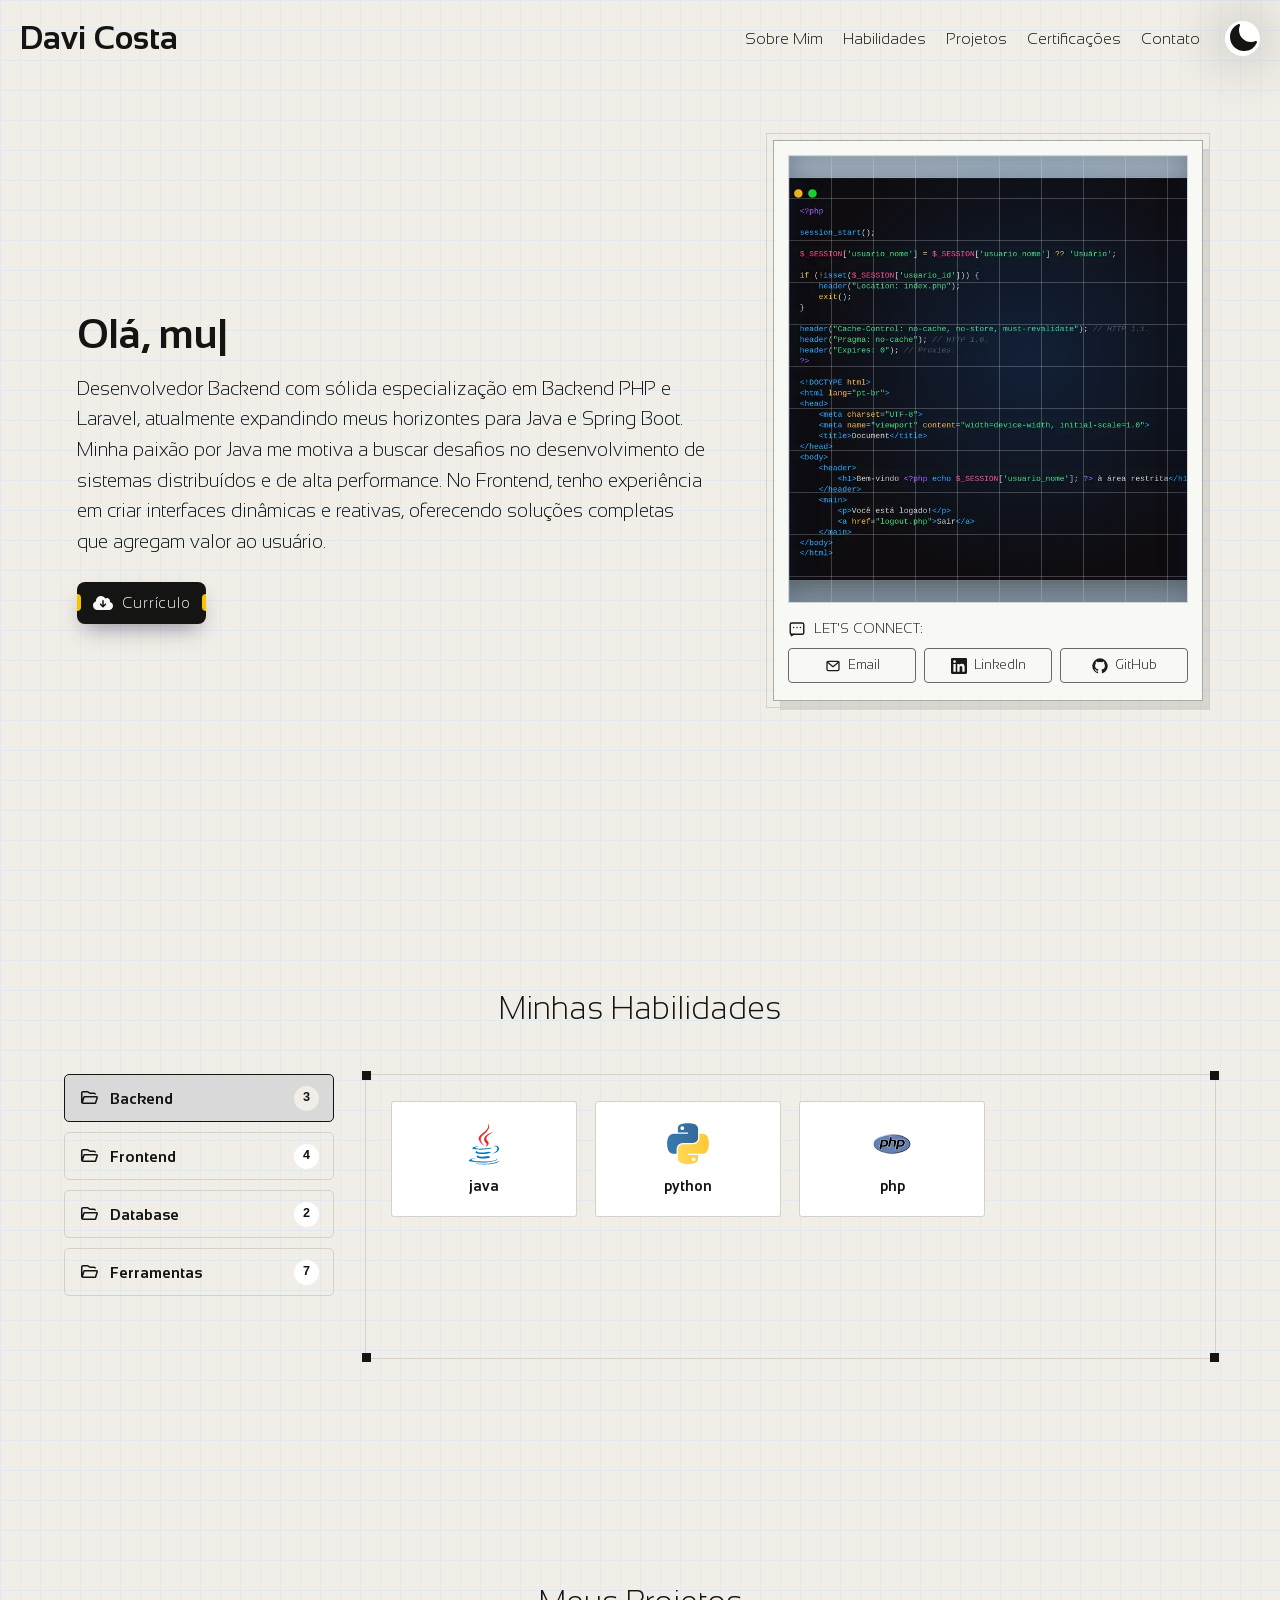
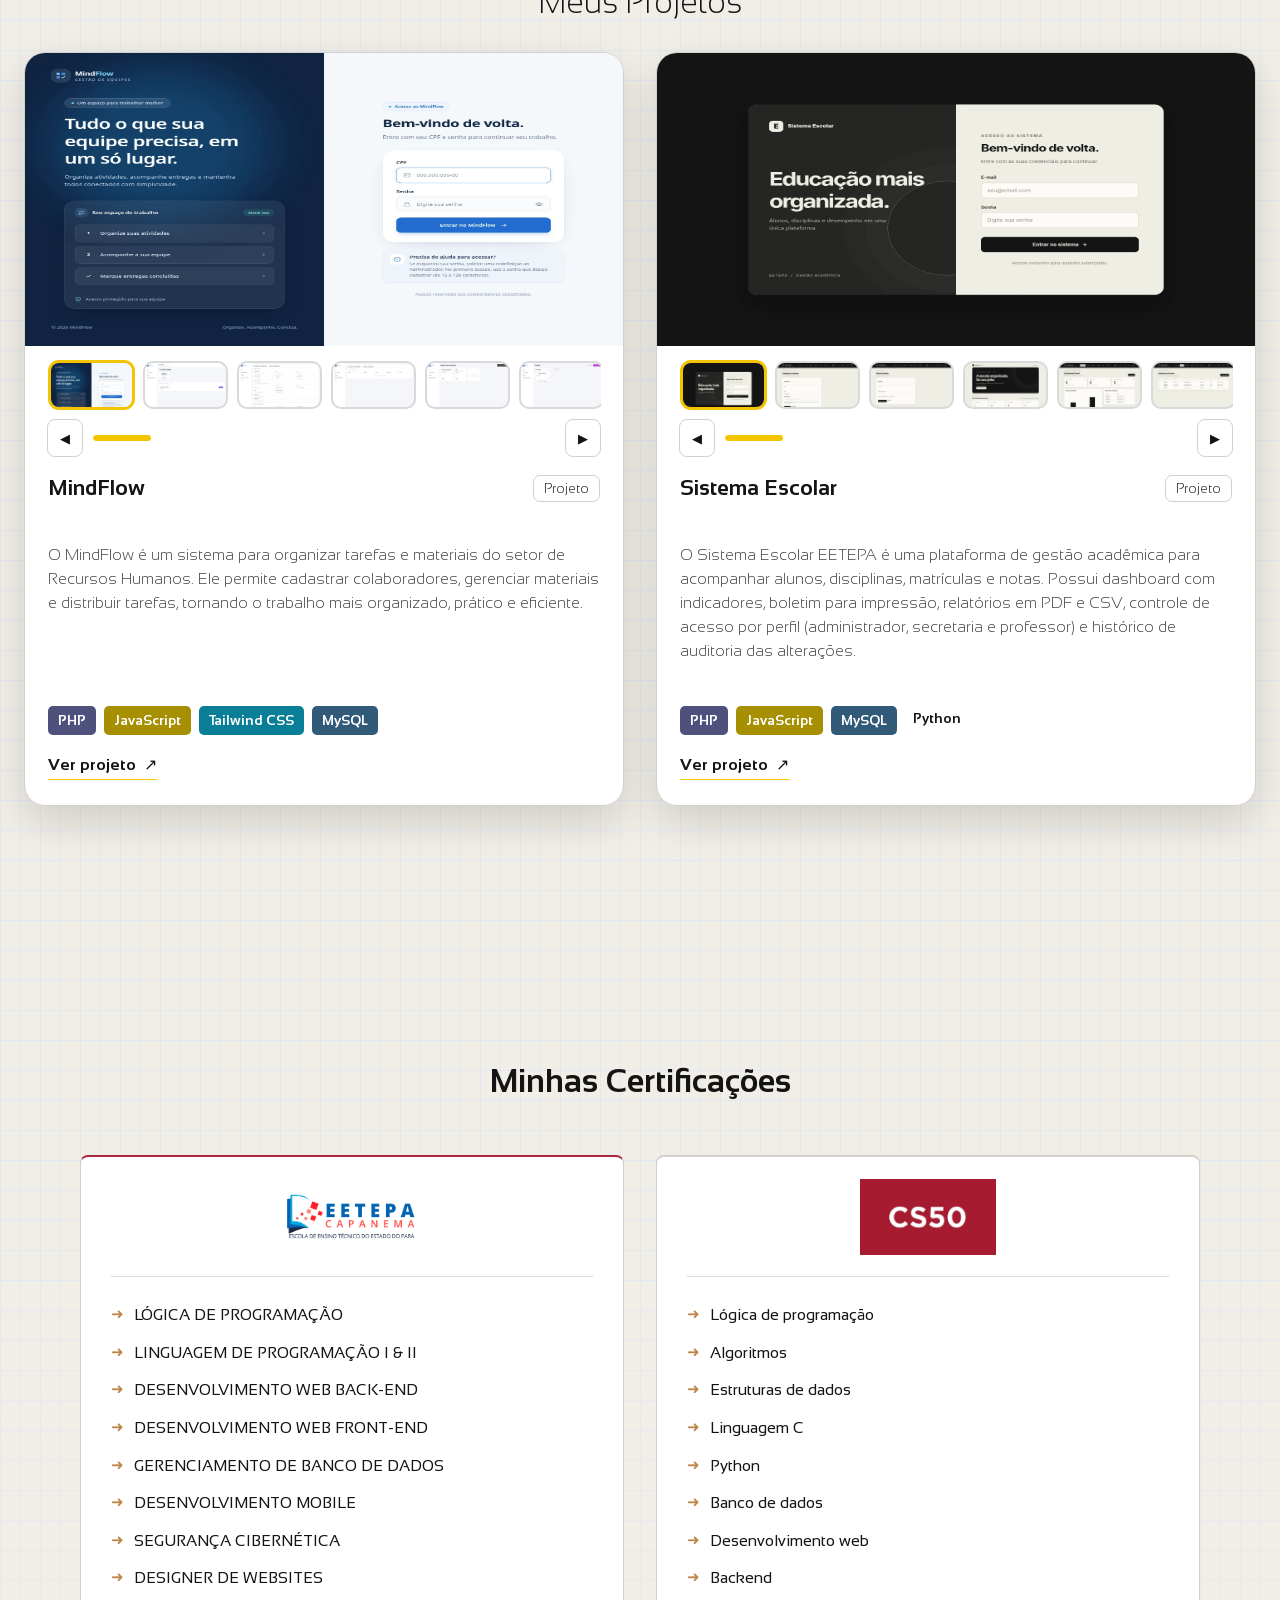
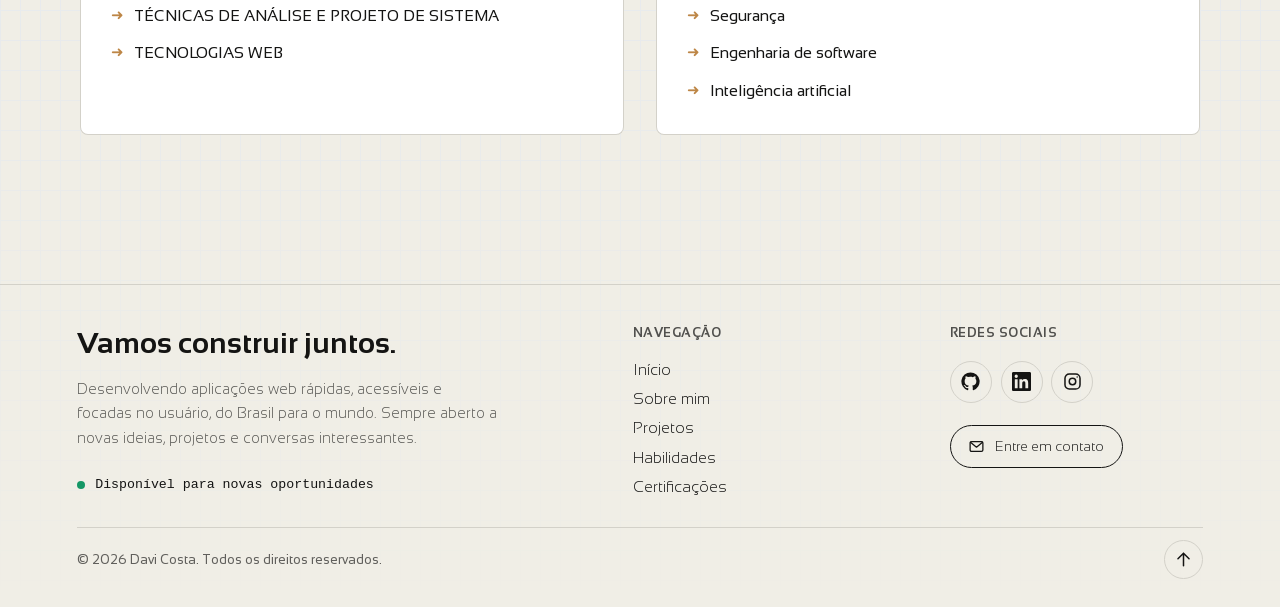
==== index.html @ ae0b78d1 "portfolio final" ====
<!DOCTYPE html>
<html lang="pt-BR">
<head>
  <meta charset="UTF-8" />
  <meta name="viewport" content="width=device-width, initial-scale=1.0, viewport-fit=cover" />
  <title>Davi Costa | Desenvolvedor Backend Júnior · Portfólio</title>
  <meta name="description" content="Portfólio de Davi Costa, desenvolvedor backend júnior. Projetos em PHP, JavaScript e MySQL com demonstrações interativas, como o MindFlow e o Sistema Escolar EETEPA." />
  <meta name="author" content="Davi Costa" />
  <meta name="theme-color" content="#141413" />
  <meta property="og:type" content="website" />
  <meta property="og:locale" content="pt_BR" />
  <meta property="og:title" content="Davi Costa | Desenvolvedor Backend Júnior" />
  <meta property="og:description" content="Projetos em PHP, JavaScript e MySQL com demonstrações interativas." />
  <!-- Para a pré-visualização em redes sociais, adicione og:image com a URL absoluta de uma imagem do site publicado. -->
  <meta name="twitter:card" content="summary" />
  <link rel="icon" href="data:image/svg+xml,%3Csvg xmlns='http://www.w3.org/2000/svg' viewBox='0 0 64 64'%3E%3Crect width='64' height='64' rx='14' fill='%23141413'/%3E%3Ctext x='32' y='43' font-family='Arial,sans-serif' font-size='30' font-weight='700' text-anchor='middle' fill='%23f2c200'%3EDC%3C/text%3E%3C/svg%3E" />
  <link rel="preconnect" href="https://fonts.googleapis.com" />
  <link rel="preconnect" href="https://fonts.gstatic.com" crossorigin />
  <link rel="preload" as="image" href="img/code.webp" type="image/webp" fetchpriority="high" />
  <!-- A fonte carrega sem bloquear a primeira pintura (a página aparece já com a fonte reserva). -->
  <link rel="stylesheet" href="https://fonts.googleapis.com/css2?family=Sansation:wght@300;400;700&display=swap" media="print" onload="this.media='all'" />
  <noscript><link rel="stylesheet" href="https://fonts.googleapis.com/css2?family=Sansation:wght@300;400;700&display=swap" /></noscript>
  <link rel="stylesheet" href="style.css" />
  <script>
    // Define o tema antes da primeira pintura, evitando qualquer flash de cor.
    (() => {
      let temaSalvo = null;
      try {
        temaSalvo = localStorage.getItem("theme");
      } catch (_) {
        // O site continua funcionando caso o armazenamento seja bloqueado.
      }

      const sistemaClaro = window.matchMedia("(prefers-color-scheme: light)").matches;
      const temaInicial = ["light", "dark"].includes(temaSalvo)
        ? temaSalvo
        : (sistemaClaro ? "light" : "dark");

      document.documentElement.dataset.theme = temaInicial;
      document.documentElement.style.colorScheme = temaInicial;
    })();
  </script>
</head>

<body>
  <!-- ==================== HEADER ==================== -->
  <header class="portfolio-header">
    <a class="logo" href="#sobre" aria-label="Davi Costa, voltar ao início">Davi Costa</a>

    <div class="menu">
      <nav class="menu_links" id="menuNavegacao" aria-label="Navegação principal">
        <a href="#sobre">Sobre Mim</a>
        <a href="#habilidades">Habilidades</a>
        <a href="#projetos">Projetos</a>
        <a href="#certificacoes">Certificações</a>
        <a href="#contato">Contato</a>
      </nav>

      <!-- Alternância de tema: lua no modo claro, sol no modo escuro. -->
      <div class="container tema-container">
        <label for="switch" class="toggle">
          <input type="checkbox" class="input" id="switch" aria-label="Ativar tema escuro" />

          <div class="icon icon--moon">
            <svg xmlns="http://www.w3.org/2000/svg" viewBox="0 0 24 24" fill="currentColor" width="32" height="32">
              <path fill-rule="evenodd"
                d="M9.528 1.718a.75.75 0 01.162.819A8.97 8.97 0 009 6a9 9 0 009 9 8.97 8.97 0 003.463-.69.75.75 0 01.981.98 10.503 10.503 0 01-9.694 6.46c-5.799 0-10.5-4.701-10.5-10.5 0-4.368 2.667-8.112 6.46-9.694a.75.75 0 01.818.162z"
                clip-rule="evenodd"></path>
            </svg>
          </div>

          <div class="icon icon--sun">
            <svg xmlns="http://www.w3.org/2000/svg" viewBox="0 0 24 24" fill="currentColor" width="32" height="32">
              <path
                d="M12 2.25a.75.75 0 01.75.75v2.25a.75.75 0 01-1.5 0V3a.75.75 0 01.75-.75zM7.5 12a4.5 4.5 0 119 0 4.5 4.5 0 01-9 0zM18.894 6.166a.75.75 0 00-1.06-1.06l-1.591 1.59a.75.75 0 101.06 1.061l1.591-1.59zM21.75 12a.75.75 0 01-.75.75h-2.25a.75.75 0 010-1.5H21a.75.75 0 01.75.75zM17.834 18.894a.75.75 0 001.06-1.06l-1.59-1.591a.75.75 0 10-1.061 1.06l1.59 1.591zM12 18a.75.75 0 01.75.75V21a.75.75 0 01-1.5 0v-2.25A.75.75 0 0112 18zM7.758 17.303a.75.75 0 00-1.061-1.06l-1.591 1.59a.75.75 0 001.06 1.061l1.591-1.59zM6 12a.75.75 0 01-.75.75H3a.75.75 0 010-1.5h2.25A.75.75 0 016 12zM6.697 7.757a.75.75 0 001.06-1.06l-1.59-1.591a.75.75 0 00-1.061 1.06l1.59 1.591z">
              </path>
            </svg>
          </div>
        </label>
      </div>
      <button class="menu-toggle" type="button" aria-label="Abrir menu" aria-controls="menuNavegacao" aria-expanded="false">
        <span class="menu-toggle-linhas" aria-hidden="true"><span></span><span></span><span></span></span>
      </button>
    </div>
  </header>

  <!-- ==================== MAIN ==================== -->
  <main>
    <!-- ---------- SOBRE ---------- -->
    <section class="container" id="sobre">
      <div class="sobre">
        <h1 id="titulo" aria-label="Olá, eu sou o Davi Costa Desenvolvedor Backend">
          <span class="titulo-linha" id="titulo-linha-1"></span>
          <span class="titulo-linha" id="titulo-linha-2"></span>
          <span class="titulo-linha" id="titulo-linha-3"></span>
        </h1>

        <p>
          
          Desenvolvedor Backend com sólida especialização em Backend PHP e
          Laravel, atualmente expandindo meus horizontes para Java e Spring
          Boot. Minha paixão por Java me motiva a buscar desafios no
          desenvolvimento de sistemas distribuídos e de alta performance. No
          Frontend, tenho experiência em criar interfaces dinâmicas e
          reativas, oferecendo soluções completas que agregam valor ao
          usuário.
        </p>
          <button id="abrirCurriculo" class="Download-button" type="button" aria-haspopup="dialog" aria-controls="modalCurriculo">
            <svg xmlns="http://www.w3.org/2000/svg" height="16" width="20" viewBox="0 0 640 512" aria-hidden="true"><path fill="currentColor" d="M144 480C64.5 480 0 415.5 0 336c0-62.8 40.2-116.2 96.2-135.9c-.1-2.7-.2-5.4-.2-8.1c0-88.4 71.6-160 160-160c59.3 0 111 32.2 138.7 80.2C409.9 102 428.3 96 448 96c53 0 96 43 96 96c0 12.2-2.3 23.8-6.4 34.6C596 238.4 640 290.1 640 352c0 70.7-57.3 128-128 128H144zm79-167l80 80c9.4 9.4 24.6 9.4 33.9 0l80-80c9.4-9.4 9.4-24.6 0-33.9s-24.6-9.4-33.9 0l-39 39V184c0-13.3-10.7-24-24-24s-24 10.7-24 24V318.1l-39-39c-9.4-9.4-24.6-9.4-33.9 0s-9.4 24.6 0 33.9z"/></svg>
            <span>Currículo</span>
          </button>
      </div>

      <div class="imagem-tech-card" aria-label="Foto e canais de contato">
        <div class="imagem-tech-inner">
          <div class="imagem-preview">
            <img src="img/code.webp" width="860" height="797" alt="Imagem de apresentação do portfólio de Davi Costa" fetchpriority="high" decoding="async" />
          </div>

          <div class="imagem-footer">
            <div class="imagem-connect-label">
              <svg viewBox="0 0 24 24" fill="none" stroke="currentColor" stroke-width="1.9" stroke-linecap="round" stroke-linejoin="round" aria-hidden="true"><rect x="3" y="4" width="18" height="15" rx="2"/><path d="M8 19l-3.5 2v-2M7.5 10h.01M12 10h.01M16.5 10h.01"/></svg>
              <span>LET'S CONNECT:</span>
            </div>
            <div class="imagem-links">
              <a href="mailto:davict2007@gmail.com" class="imagem-link abrir-contato" aria-label="Enviar e-mail">
                <svg viewBox="0 0 24 24" fill="none" stroke="currentColor" stroke-width="1.9" stroke-linecap="round" stroke-linejoin="round" aria-hidden="true"><rect x="3" y="5" width="18" height="14" rx="2"/><path d="m3.5 6 8.5 7 8.5-7"/></svg>
                <span>Email</span>
              </a>
              <a href="https://www.linkedin.com/in/daavicosta/" target="_blank" rel="noopener noreferrer" class="imagem-link" aria-label="LinkedIn">
                <svg viewBox="0 0 24 24" fill="currentColor" aria-hidden="true"><path d="M20.45 20.45h-3.55v-5.57c0-1.33-.03-3.04-1.85-3.04-1.85 0-2.14 1.45-2.14 2.94v5.67H9.35V9h3.41v1.56h.05a3.75 3.75 0 0 1 3.37-1.85c3.6 0 4.27 2.37 4.27 5.45v6.29ZM5.34 7.43a2.06 2.06 0 1 1 0-4.12 2.06 2.06 0 0 1 0 4.12Zm1.78 13.02H3.56V9h3.56v11.45ZM22.23 0H1.77C.79 0 0 .77 0 1.73v20.54C0 23.23.79 24 1.77 24h20.45c.98 0 1.78-.77 1.78-1.73V1.73C24 .77 23.2 0 22.23 0Z"/></svg>
                <span>LinkedIn</span>
              </a>
              <a href="https://github.com/FXLevi" target="_blank" rel="noopener noreferrer" class="imagem-link" aria-label="GitHub">
                <svg viewBox="0 0 24 24" fill="currentColor" aria-hidden="true"><path d="M12 .5a11.5 11.5 0 0 0-3.64 22.41c.58.11.79-.25.79-.56v-2.03c-3.22.7-3.9-1.37-3.9-1.37-.53-1.34-1.29-1.7-1.29-1.7-1.05-.72.08-.71.08-.71 1.16.08 1.77 1.19 1.77 1.19 1.03 1.77 2.71 1.25 3.37.96.11-.75.4-1.25.73-1.54-2.58-.29-5.29-1.29-5.29-5.73 0-1.27.45-2.3 1.19-3.11-.12-.29-.52-1.47.11-3.07 0 0 .97-.31 3.19 1.18A11.1 11.1 0 0 1 12 6.1c.98 0 1.97.13 2.9.39 2.21-1.49 3.18-1.18 3.18-1.18.63 1.6.23 2.78.11 3.07.74.81 1.19 1.84 1.19 3.11 0 4.45-2.72 5.43-5.31 5.72.41.36.79 1.06.79 2.14v3c0 .31.2.68.8.56A11.5 11.5 0 0 0 12 .5Z"/></svg>
                <span>GitHub</span>
              </a>
            </div>
          </div>
        </div>
      </div>
    </section>

    <!-- ---------- HABILIDADES ---------- -->
    <section class="habilidades" id="habilidades">
      <h2>Minhas Habilidades</h2>

      <div class="conteudo-habilidades">
        <div class="categorias" role="tablist" aria-label="Categorias de habilidades">
          <button class="categoria ativa" role="tab" data-categoria="backend" aria-selected="true">
            <svg class="icone-pasta" xmlns="http://www.w3.org/2000/svg" viewBox="0 0 640 640" aria-hidden="true" focusable="false"><path fill="currentColor" d="M129.5 464L179.5 304L558.9 304L508.9 464L129.5 464zM320.2 512L509 512C530 512 548.6 498.4 554.8 478.3L604.8 318.3C614.5 287.4 591.4 256 559 256L179.6 256C158.6 256 140 269.6 133.8 289.7L112.2 358.4L112.2 160C112.2 151.2 119.4 144 128.2 144L266.9 144C270.4 144 273.7 145.1 276.5 147.2L314.9 176C328.7 186.4 345.6 192 362.9 192L480.2 192C489 192 496.2 199.2 496.2 208L544.2 208C544.2 172.7 515.5 144 480.2 144L362.9 144C356 144 349.2 141.8 343.7 137.6L305.3 108.8C294.2 100.5 280.8 96 266.9 96L128.2 96C92.9 96 64.2 124.7 64.2 160L64.2 448C64.2 483.3 92.9 512 128.2 512L320.2 512z"/></svg>
            <span>Backend</span>
            <span class="contador"></span>
          </button>

          <button class="categoria" role="tab" data-categoria="frontend" aria-selected="false">
            <svg class="icone-pasta" xmlns="http://www.w3.org/2000/svg" viewBox="0 0 640 640" aria-hidden="true" focusable="false"><path fill="currentColor" d="M129.5 464L179.5 304L558.9 304L508.9 464L129.5 464zM320.2 512L509 512C530 512 548.6 498.4 554.8 478.3L604.8 318.3C614.5 287.4 591.4 256 559 256L179.6 256C158.6 256 140 269.6 133.8 289.7L112.2 358.4L112.2 160C112.2 151.2 119.4 144 128.2 144L266.9 144C270.4 144 273.7 145.1 276.5 147.2L314.9 176C328.7 186.4 345.6 192 362.9 192L480.2 192C489 192 496.2 199.2 496.2 208L544.2 208C544.2 172.7 515.5 144 480.2 144L362.9 144C356 144 349.2 141.8 343.7 137.6L305.3 108.8C294.2 100.5 280.8 96 266.9 96L128.2 96C92.9 96 64.2 124.7 64.2 160L64.2 448C64.2 483.3 92.9 512 128.2 512L320.2 512z"/></svg>
            <span>Frontend</span>
            <span class="contador"></span>
          </button>

          <button class="categoria" role="tab" data-categoria="database" aria-selected="false">
            <svg class="icone-pasta" xmlns="http://www.w3.org/2000/svg" viewBox="0 0 640 640" aria-hidden="true" focusable="false"><path fill="currentColor" d="M129.5 464L179.5 304L558.9 304L508.9 464L129.5 464zM320.2 512L509 512C530 512 548.6 498.4 554.8 478.3L604.8 318.3C614.5 287.4 591.4 256 559 256L179.6 256C158.6 256 140 269.6 133.8 289.7L112.2 358.4L112.2 160C112.2 151.2 119.4 144 128.2 144L266.9 144C270.4 144 273.7 145.1 276.5 147.2L314.9 176C328.7 186.4 345.6 192 362.9 192L480.2 192C489 192 496.2 199.2 496.2 208L544.2 208C544.2 172.7 515.5 144 480.2 144L362.9 144C356 144 349.2 141.8 343.7 137.6L305.3 108.8C294.2 100.5 280.8 96 266.9 96L128.2 96C92.9 96 64.2 124.7 64.2 160L64.2 448C64.2 483.3 92.9 512 128.2 512L320.2 512z"/></svg>
            <span>Database</span>
            <span class="contador"></span>
          </button>

          <button class="categoria" role="tab" data-categoria="ferramentas" aria-selected="false">
            <svg class="icone-pasta" xmlns="http://www.w3.org/2000/svg" viewBox="0 0 640 640" aria-hidden="true" focusable="false"><path fill="currentColor" d="M129.5 464L179.5 304L558.9 304L508.9 464L129.5 464zM320.2 512L509 512C530 512 548.6 498.4 554.8 478.3L604.8 318.3C614.5 287.4 591.4 256 559 256L179.6 256C158.6 256 140 269.6 133.8 289.7L112.2 358.4L112.2 160C112.2 151.2 119.4 144 128.2 144L266.9 144C270.4 144 273.7 145.1 276.5 147.2L314.9 176C328.7 186.4 345.6 192 362.9 192L480.2 192C489 192 496.2 199.2 496.2 208L544.2 208C544.2 172.7 515.5 144 480.2 144L362.9 144C356 144 349.2 141.8 343.7 137.6L305.3 108.8C294.2 100.5 280.8 96 266.9 96L128.2 96C92.9 96 64.2 124.7 64.2 160L64.2 448C64.2 483.3 92.9 512 128.2 512L320.2 512z"/></svg>
            <span>Ferramentas</span>
            <span class="contador"></span>
          </button>
        </div>

        <div class="cards-habilidades" id="cardsHabilidades" role="tabpanel" aria-live="polite"></div>
      </div>
    </section>

    <!-- ---------- PROJETOS ---------- -->
    <section class="projetos" id="projetos">
      <h2>Meus Projetos</h2>

      <div class="conteudo-projetos">
        <!-- CARD 1: MindFlow -->
        <article class="projeto-galeria" aria-label="Projeto MindFlow">
          <div class="projeto-capa" aria-live="polite" aria-label="Arraste para trocar a tela">
            <img src="" alt="Tela de login do MindFlow" loading="lazy" decoding="async" />
          </div>

          <div class="projeto-galeria-controles">
            <div class="projeto-miniaturas" role="group" aria-label="Telas do MindFlow">
              <button class="projeto-miniatura ativa" type="button" aria-label="Ver imagem 1" aria-pressed="true">
                <img src="img/MindFlow/01_login.webp" data-full="img/MindFlow/01_login.webp" alt="Tela de login do MindFlow" width="256" height="126" decoding="async" loading="lazy" />
              </button>
              <button class="projeto-miniatura" type="button" aria-label="Ver imagem 2" aria-pressed="false">
                <img src="img/MindFlow/02_dashboard.webp" data-full="img/MindFlow/02_dashboard.webp" alt="Dashboard do MindFlow" width="256" height="126" decoding="async" loading="lazy" />
              </button>
              <button class="projeto-miniatura" type="button" aria-label="Ver imagem 3" aria-pressed="false">
                <img src="img/MindFlow/03_cadastro_colaboradores.webp" data-full="img/MindFlow/03_cadastro_colaboradores.webp" alt="Cadastro de colaborador" width="256" height="126" decoding="async" loading="lazy" />
              </button>
              <button class="projeto-miniatura" type="button" aria-label="Ver imagem 4" aria-pressed="false">
                <img src="img/MindFlow/04_pesquisa_colaboradores.webp" data-full="img/MindFlow/04_pesquisa_colaboradores.webp" alt="Pesquisa de colaboradores" width="256" height="126" decoding="async" loading="lazy" />
              </button>
              <button class="projeto-miniatura" type="button" aria-label="Ver imagem 5" aria-pressed="false">
                <img src="img/MindFlow/05_materiais.webp" data-full="img/MindFlow/05_materiais.webp" alt="Materiais de estudo em cartões" width="256" height="126" decoding="async" loading="lazy" />
              </button>
              <button class="projeto-miniatura" type="button" aria-label="Ver imagem 6" aria-pressed="false">
                <img src="img/MindFlow/06_tarefas.webp" data-full="img/MindFlow/06_tarefas.webp" alt="Tarefas do MindFlow" width="256" height="126" decoding="async" loading="lazy" />
              </button>
              <button class="projeto-miniatura" type="button" aria-label="Ver imagem 8" aria-pressed="false">
                <img src="img/MindFlow/11_modal_nova_tarefa.webp" data-full="img/MindFlow/11_modal_nova_tarefa.webp" alt="Modal de nova tarefa no MindFlow" width="256" height="126" decoding="async" loading="lazy" />
              </button>
              <button class="projeto-miniatura" type="button" aria-label="Ver imagem 7" aria-pressed="false">
                <img src="img/MindFlow/07_chat.webp" data-full="img/MindFlow/07_chat.webp" alt="Chat entre colaboradores" width="256" height="126" decoding="async" loading="lazy" />
              </button>
            </div>
            <div class="projeto-navegacao" aria-label="Navegação das imagens">
              <button class="projeto-anterior" type="button" aria-label="Imagem anterior">◀</button>
              <div class="projeto-trilha" aria-hidden="true"><div class="projeto-progresso"></div></div>
              <button class="projeto-proximo" type="button" aria-label="Próxima imagem">▶</button>
            </div>
          </div>

          <div class="projeto-detalhes">
            <div class="projeto-cabecalho">
              <h3>MindFlow</h3>
              <span class="projeto-etiqueta">Projeto</span>
            </div>
            <div class="projeto-descricao-area">
              <p class="projeto-descricao">O MindFlow é um sistema para organizar tarefas e materiais do setor de Recursos Humanos. Ele permite cadastrar colaboradores, gerenciar materiais e distribuir tarefas, tornando o trabalho mais organizado, prático e eficiente.</p>
              <button class="projeto-ler-mais" type="button" hidden>Ler descrição completa</button>
            </div>
            <div class="projeto-metadados" aria-label="Tecnologias utilizadas">
              <span class="php">PHP</span>
              <span class="js">JavaScript</span>
              <span class="tailwind">Tailwind CSS</span>
              <span class="mysql">MySQL</span>
            </div>
            <div class="projeto-acoes">
              <button class="btn-ver-projeto" type="button" data-url="demo/mindflow/index.html" data-nome="MindFlow">
                Ver projeto <span aria-hidden="true">↗</span>
              </button>
            </div>
          </div>
        </article>

        <!-- CARD 2: Sistema Escolar EETEPA -->
        <article class="projeto-galeria" aria-label="Projeto Sistema Escolar EETEPA">
          <div class="projeto-capa" aria-live="polite" aria-label="Arraste para trocar a tela">
            <img src="" alt="Tela de login do Sistema Escolar" loading="lazy" decoding="async" />
          </div>

          <div class="projeto-galeria-controles">
            <div class="projeto-miniaturas" role="group" aria-label="Telas do Sistema Escolar EETEPA">
              <button class="projeto-miniatura ativa" type="button" aria-label="Ver imagem 1" aria-pressed="true">
                <img src="img/Sistema_Escolar_Davi/01_login.webp" data-full="img/Sistema_Escolar_Davi/01_login.webp" alt="Tela de login do Sistema Escolar EETEPA" width="256" height="126" decoding="async" loading="lazy" />
              </button>
              <button class="projeto-miniatura" type="button" aria-label="Ver imagem 2" aria-pressed="false">
                <img src="img/Sistema_Escolar_Davi/02_cadastro_usuario.webp" data-full="img/Sistema_Escolar_Davi/02_cadastro_usuario.webp" alt="Cadastro de usuários do Sistema Escolar" width="256" height="126" decoding="async" loading="lazy" />
              </button>
              <button class="projeto-miniatura" type="button" aria-label="Ver imagem 3" aria-pressed="false">
                <img src="img/Sistema_Escolar_Davi/03_alterar_senha.webp" data-full="img/Sistema_Escolar_Davi/03_alterar_senha.webp" alt="Tela de alteração de senha do Sistema Escolar" width="256" height="126" decoding="async" loading="lazy" />
              </button>
              <button class="projeto-miniatura" type="button" aria-label="Ver imagem 4" aria-pressed="false">
                <img src="img/Sistema_Escolar_Davi/04_pagina_inicial.webp" data-full="img/Sistema_Escolar_Davi/04_pagina_inicial.webp" alt="Página inicial do Sistema Escolar" width="256" height="126" decoding="async" loading="lazy" />
              </button>
              <button class="projeto-miniatura" type="button" aria-label="Ver imagem 5" aria-pressed="false">
                <img src="img/Sistema_Escolar_Davi/05_dashboard.webp" data-full="img/Sistema_Escolar_Davi/05_dashboard.webp" alt="Dashboard do Sistema Escolar" width="256" height="126" decoding="async" loading="lazy" />
              </button>
              <button class="projeto-miniatura" type="button" aria-label="Ver imagem 6" aria-pressed="false">
                <img src="img/Sistema_Escolar_Davi/06_alunos_inicio.webp" data-full="img/Sistema_Escolar_Davi/06_alunos_inicio.webp" alt="Módulo de alunos do Sistema Escolar" width="256" height="126" decoding="async" loading="lazy" />
              </button>
              <button class="projeto-miniatura" type="button" aria-label="Ver imagem 7" aria-pressed="false">
                <img src="img/Sistema_Escolar_Davi/07_alunos_listar.webp" data-full="img/Sistema_Escolar_Davi/07_alunos_listar.webp" alt="Listagem de alunos do Sistema Escolar" width="256" height="126" decoding="async" loading="lazy" />
              </button>
              <button class="projeto-miniatura" type="button" aria-label="Ver imagem 8" aria-pressed="false">
                <img src="img/Sistema_Escolar_Davi/08_alunos_cadastrar.webp" data-full="img/Sistema_Escolar_Davi/08_alunos_cadastrar.webp" alt="Cadastro de alunos do Sistema Escolar" width="256" height="126" decoding="async" loading="lazy" />
              </button>
            </div>
            <div class="projeto-navegacao" aria-label="Navegação das imagens">
              <button class="projeto-anterior" type="button" aria-label="Imagem anterior">◀</button>
              <div class="projeto-trilha" aria-hidden="true"><div class="projeto-progresso"></div></div>
              <button class="projeto-proximo" type="button" aria-label="Próxima imagem">▶</button>
            </div>
          </div>

          <div class="projeto-detalhes">
            <div class="projeto-cabecalho">
              <h3>Sistema Escolar</h3>
              <span class="projeto-etiqueta">Projeto</span>
            </div>
            <div class="projeto-descricao-area">
              <p class="projeto-descricao">O Sistema Escolar EETEPA é uma plataforma de gestão acadêmica para acompanhar alunos, disciplinas, matrículas e notas. Possui dashboard com indicadores, boletim para impressão, relatórios em PDF e CSV, controle de acesso por perfil (administrador, secretaria e professor) e histórico de auditoria das alterações.</p>
            </div>
            <div class="projeto-metadados" aria-label="Tecnologias utilizadas">
              <span class="php">PHP</span>
              <span class="js">JavaScript</span>
              <span class="mysql">MySQL</span>
              <span class="python">Python</span>
            </div>
            <div class="projeto-acoes">
              <button class="btn-ver-projeto" type="button" data-url="demo/escolar/index.html" data-nome="Sistema Escolar EETEPA">
                Ver projeto <span aria-hidden="true">↗</span>
              </button>
            </div>
          </div>
        </article>
      </div>
    </section>

    <!-- ---------- CERTIFICAÇÕES ---------- -->
    <section class="certificacoes" id="certificacoes" aria-labelledby="titulo-certificacoes">
      <h2 id="titulo-certificacoes">Minhas Certificações</h2>

      <!-- O grid mantém os cards com a mesma largura e altura.
           Para adicionar outra instituição, duplique um article abaixo. -->
      <div class="certificacoes-grid">
        <article class="card-certificacoes">
          <div class="certificacoes-logo">
            <img src="img/logo-eetepa-2025.webp" alt="EETEPA" loading="lazy" decoding="async" />
          </div>
          <ul>
            <li>LÓGICA DE PROGRAMAÇÃO</li>
            <li>LINGUAGEM DE PROGRAMAÇÃO I &amp; II</li>
            <li>DESENVOLVIMENTO WEB BACK-END</li>
            <li>DESENVOLVIMENTO WEB FRONT-END</li>
            <li>GERENCIAMENTO DE BANCO DE DADOS</li>
            <li>DESENVOLVIMENTO MOBILE</li>
            <li>SEGURANÇA CIBERNÉTICA</li>
            <li>DESIGNER DE WEBSITES</li>
            <li>TÉCNICAS DE ANÁLISE E PROJETO DE SISTEMA</li>
            <li>TECNOLOGIAS WEB</li>
          </ul>
        </article>

        <article class="card-certificacoes">
          <div class="certificacoes-logo">
            <img src="img/cs50.jpeg" alt="CS50" loading="lazy" decoding="async" />
          </div>
          <ul>
            <li>Lógica de programação</li>
            <li>Algoritmos</li>
            <li>Estruturas de dados</li>
            <li>Linguagem C</li>
            <li>Python</li>
            <li>Banco de dados</li>
            <li>Desenvolvimento web</li>
            <li>Backend</li>
            <li>Segurança</li>
            <li>Engenharia de software</li>
            <li>Inteligência artificial</li>
          </ul>
        </article>
      </div>
    </section>


  </main>

  <!-- ---------- FOOTER ---------- -->
  <footer id="contato" class="footer-portfolio">
    <div class="footer-inner">
      <div class="rodape">
        <div class="footer-intro">
          <h2>Vamos construir juntos.</h2>
          <p>Desenvolvendo aplicações web rápidas, acessíveis e focadas no usuário, do Brasil para o mundo. Sempre aberto a novas ideias, projetos e conversas interessantes.</p>
          <div class="footer-status"><span class="footer-status-dot" aria-hidden="true"></span>Disponível para novas oportunidades</div>
        </div>
        <div class="footer-navigation">
          <h3>Navegação</h3>
          <nav aria-label="Navegação do rodapé">
            <a href="#sobre">Início</a>
            <a href="#sobre">Sobre mim</a>
            <a href="#projetos">Projetos</a>
            <a href="#habilidades">Habilidades</a>
            <a href="#certificacoes">Certificações</a>
          </nav>
        </div>
        <div class="footer-social">
          <h3>Redes sociais</h3>
          <div class="footer-social-links">
            <a href="https://github.com/FXLevi" target="_blank" rel="noopener noreferrer" aria-label="GitHub" title="GitHub"><svg viewBox="0 0 24 24" aria-hidden="true" fill="currentColor"><path d="M12 .5a11.5 11.5 0 0 0-3.64 22.41c.58.11.79-.25.79-.56v-2.03c-3.22.7-3.9-1.37-3.9-1.37-.53-1.34-1.29-1.7-1.29-1.7-1.05-.72.08-.71.08-.71 1.16.08 1.77 1.19 1.77 1.19 1.03 1.77 2.71 1.25 3.37.96.11-.75.4-1.25.73-1.54-2.58-.29-5.29-1.29-5.29-5.73 0-1.27.45-2.3 1.19-3.11-.12-.29-.52-1.47.11-3.07 0 0 .97-.31 3.19 1.18A11.1 11.1 0 0 1 12 6.1c.98 0 1.97.13 2.9.39 2.21-1.49 3.18-1.18 3.18-1.18.63 1.6.23 2.78.11 3.07.74.81 1.19 1.84 1.19 3.11 0 4.45-2.72 5.43-5.31 5.72.41.36.79 1.06.79 2.14v3c0 .31.2.68.8.56A11.5 11.5 0 0 0 12 .5Z"/></svg></a>
            <a href="https://www.linkedin.com/in/daavicosta/" target="_blank" rel="noopener noreferrer" aria-label="LinkedIn" title="LinkedIn"><svg viewBox="0 0 24 24" aria-hidden="true" fill="currentColor"><path d="M20.45 20.45h-3.55v-5.57c0-1.33-.03-3.04-1.85-3.04-1.85 0-2.14 1.45-2.14 2.94v5.67H9.35V9h3.41v1.56h.05a3.75 3.75 0 0 1 3.37-1.85c3.6 0 4.27 2.37 4.27 5.45v6.29ZM5.34 7.43a2.06 2.06 0 1 1 0-4.12 2.06 2.06 0 0 1 0 4.12Zm1.78 13.02H3.56V9h3.56v11.45ZM22.23 0H1.77C.79 0 0 .77 0 1.73v20.54C0 23.23.79 24 1.77 24h20.45c.98 0 1.78-.77 1.78-1.73V1.73C24 .77 23.2 0 22.23 0Z"/></svg></a>
            <a href="https://www.instagram.com/" target="_blank" rel="noopener noreferrer" aria-label="Instagram" title="Instagram"><svg viewBox="0 0 24 24" aria-hidden="true" fill="none" stroke="currentColor" stroke-width="1.9" stroke-linecap="round" stroke-linejoin="round"><rect x="2.5" y="2.5" width="19" height="19" rx="5.5"/><circle cx="12" cy="12" r="4.1"/><circle cx="17.9" cy="6.3" r=".9" fill="currentColor" stroke="none"/></svg></a>
          </div>
          <a class="footer-contact abrir-contato" href="mailto:davict2007@gmail.com?subject=Contato%20pelo%20portf%C3%B3lio"><svg viewBox="0 0 24 24" aria-hidden="true" fill="none" stroke="currentColor" stroke-width="1.8" stroke-linecap="round" stroke-linejoin="round"><rect x="3" y="5" width="18" height="14" rx="2"/><path d="m3.5 6 8.5 7 8.5-7"/></svg><span>Entre em contato</span></a>
        </div>
      </div>
      <div class="footer-bottom">
        <p>&copy; 2026 Davi Costa. Todos os direitos reservados.</p>
        <a class="footer-top" href="#" aria-label="Voltar ao topo" title="Voltar ao topo"><svg viewBox="0 0 24 24" aria-hidden="true" fill="none" stroke="currentColor" stroke-width="1.9" stroke-linecap="round" stroke-linejoin="round"><path d="M12 20V4M5 11l7-7 7 7"/></svg></a>
      </div>
    </div>
  </footer>

  <div id="modalProjeto" class="modal-projeto" hidden>
    <div class="modal-conteudo" role="dialog" aria-modal="true" aria-label="Visualização do projeto">
      <div class="modal-cabecalho">
        <h2 id="modalTitulo">MindFlow</h2>

        <div class="modal-acoes">
          <a id="abrirProjeto" href="#" target="_blank" rel="noopener noreferrer">Abrir em nova aba</a>
          <button id="fecharProjeto" type="button" aria-label="Fechar projeto">✕</button>
        </div>
      </div>

      <iframe id="iframeProjeto" title="Sistema interativo"></iframe>
    </div>
  </div>


  <!-- Modal de curriculo: preview interno + download em PDF e DOCX -->
  <dialog id="modalCurriculo" class="curriculo-dialog" aria-labelledby="tituloCurriculo" aria-describedby="descricaoCurriculo">
    <header class="curriculo-dialog-topo">
      <div>
        <p class="dialog-etiqueta">CURRÍCULO PROFISSIONAL / PDF</p>
        <h2 id="tituloCurriculo">Davi Costa</h2>
        <p class="dialog-subtitulo" id="descricaoCurriculo">Desenvolvedor Backend Júnior</p>
      </div>
      <button id="fecharCurriculo" class="dialog-fechar" type="button" aria-label="Fechar currículo">✕</button>
    </header>
    <section class="curriculo-dialog-corpo" aria-label="Pré-visualização do currículo">
      <div class="curriculo-aviso-mobile">
        <svg viewBox="0 0 24 24" width="42" height="42" fill="none" stroke="currentColor" stroke-width="1.3" aria-hidden="true"><path d="M7 2.5h7l5 5V21H7a2 2 0 0 1-2-2V4.5a2 2 0 0 1 2-2z"/><path d="M14 2.5V8h5M9 13h6M9 16h6"/></svg>
        <h3>Seu currículo, pronto para visualizar</h3>
        <p>Em alguns celulares, a pré-visualização de PDF pode não abrir aqui. Use o botão abaixo para visualizar o documento ou baixar uma cópia.</p>
        <a href="assets/curriculo/Curriculo_Davi_Costa.pdf" target="_blank" rel="noopener noreferrer">Visualizar PDF ↗</a>
      </div>
      <iframe title="Currículo de Davi Costa em PDF" src="assets/curriculo/Curriculo_Davi_Costa.pdf#toolbar=0" loading="lazy"></iframe>
    </section>
    <footer class="curriculo-dialog-rodape">
      <span class="dialog-ajuda">Visualize o documento ou escolha um formato para baixar.</span>
      <div class="dialog-acoes">
        <a class="dialog-link-neutro" href="assets/curriculo/Curriculo_Davi_Costa.pdf" target="_blank" rel="noopener noreferrer">Abrir PDF ↗</a>
        <a class="dialog-link-neutro" href="assets/curriculo/Curriculo_Davi_Costa.docx" download="Curriculo_Davi_Costa.docx">Baixar Word</a>
        <a class="dialog-link-primario" href="assets/curriculo/Curriculo_Davi_Costa.pdf" download="Curriculo_Davi_Costa.pdf">↓ Baixar PDF</a>
      </div>
    </footer>
  </dialog>

  <!-- Formulário estático: prepara e-mail, sem fingir envio pelo servidor. -->
  <dialog id="modalContato" class="contato-dialog" aria-labelledby="tituloContato" aria-describedby="descricaoContato">
    <header class="curriculo-dialog-topo">
      <div>
        <p class="dialog-etiqueta">CONTATO</p>
        <h2 id="tituloContato">Vamos conversar?</h2>
      </div>
      <button id="fecharContato" class="dialog-fechar" type="button" aria-label="Fechar formulário de contato">✕</button>
    </header>
    <p id="descricaoContato" class="contato-aviso">Escreva sua mensagem. Ao continuar, seu aplicativo de e-mail será aberto para você confirmar o envio.</p>
    <form id="formContato" class="contato-formulario">
      <label for="contatoNome">Nome</label>
      <input id="contatoNome" name="nome" type="text" autocomplete="name" placeholder="Seu nome" maxlength="100" required />
      <label for="contatoEmail">Seu e-mail</label>
      <input id="contatoEmail" name="email" type="email" autocomplete="email" placeholder="seu@email.com" maxlength="150" required />
      <label for="contatoAssunto">Assunto</label>
      <input id="contatoAssunto" name="assunto" type="text" placeholder="Sobre o que vamos conversar?" maxlength="150" required />
      <label for="contatoMensagem">Mensagem</label>
      <textarea id="contatoMensagem" name="mensagem" placeholder="Descreva sua ideia ou oportunidade..." rows="5" maxlength="5000" required></textarea>
      <button type="submit" class="contato-enviar">Abrir aplicativo de e-mail ↗</button>
      <p class="contato-email-alternativo">Ou escreva para <a href="mailto:davict2007@gmail.com">davict2007@gmail.com</a>.</p>
    </form>
  </dialog>

  <script src="script.js"></script>
</body>
</html>
---- style.css ----
/* Tema escuro (padrão) */

:root,
[data-theme="dark"] {
  --bg-fundo: #141413;
  --text: #f0eee6;
  --titulo: #f5c400;
  --border: #393936;
  --painel: #262624;
  --painel-ativo: #393936;
  --cartao: #242422;
  --social-bg: #262624;
  --download: #f0eee6;
  --texto-button-download: #242422;
  --sombra-button-download: #b2ad9c5f;
  --moldura: #f0eee6;
  --icone-pasta: #f5c400;
}

/* Tema claro */

[data-theme="light"] {
  --bg-fundo: #f0eee6;
  --text: #141413;
  --titulo: #141413;
  --border: #d3d1c9;
  --painel: #d9d9d9;
  --painel-ativo: #ffffff;
  --cartao: #ffffff;
  --social-bg: #ffffff;
  --download: #141413;
  --texto-button-download: #f8f9fa;
  --sombra-button-download: rgba(59, 48, 78, 0.527);
  --moldura: #141413;
  --icone-pasta: #141413;
}

/* ==================== BASE E TEMAS ==================== */

html,
body {
  background: var(--bg-fundo);
  color: var(--text);
}

/* Impede a transição padrão de imagens embaçadas/sobrepostas.

   O recorte radial é controlado pelo JavaScript. */

::view-transition-old(root),
::view-transition-new(root) {
  animation: none;
  mix-blend-mode: normal;
}

::view-transition-new(root) {
  z-index: 1;
}

::view-transition-old(root) {
  z-index: 0;
}

/* ==================== RESET ==================== */

* {
  padding: 0;
  margin: 0;
  font-family: "Sansation", sans-serif;
  font-weight: 300;
}

/* ==================== HEADER ==================== */

header {
  padding: 20px;
  display: flex;
  align-items: center;
  justify-content: space-between;
  background: var(--bg-fundo);
}

.logo {
  font-size: 2em;
  font-weight: 700;
}

#titulo {
  /* O título faz parte da identidade visual, portanto usa a fonte principal. */
  font-family: "Sansation", Arial, sans-serif;
  display: grid;
  grid-template-rows: repeat(3, 1.16em);
  height: 3.48em;
  font-size: clamp(1.5rem, 3.15vw, 3.75rem);
  line-height: 1.16;
}

.titulo-linha {
  white-space: nowrap;
  min-width: 0;
  font-family: inherit;
  font-weight: inherit;
}

.titulo-cursor {
  color: var(--titulo);
  font-family: inherit;
  font-weight: inherit;
  animation: blink 0.9s steps(1) infinite;
}

.menu {
  display: flex;
  align-items: center;
  gap: 25px;
}

.menu_links {
  display: flex;
  gap: 20px;
}

.menu_links a {
  position: relative;
  display: inline-block;
  color: inherit;
  text-decoration: none;
}

/* Sublinhado discreto só ao passar o mouse nos links do cabeçalho.
   --titulo é amarelo no tema escuro e preto no tema claro. */
.menu_links a::after {
  content: "";
  position: absolute;
  right: 0;
  bottom: -5px;
  left: 0;
  height: 2px;
  border-radius: 2px;
  background-color: var(--titulo);
  transform: scaleX(0);
  transform-origin: left center;
  transition: transform 180ms ease;
  pointer-events: none;
}

.menu_links a:hover::after {
  transform: scaleX(1);
}

@media (prefers-reduced-motion: reduce) {
  .menu_links a::after {
    transition: none;
  }
}

/* ==================== MAIN ==================== */

main {
  background: var(--bg-fundo);
}

.container {
  display: flex;
  align-items: center;
}

/* ---------- Sobre ---------- */

.sobre {
  display: flex;
  flex-direction: column;
}

.sobre h1 {
  font-weight: 700;
  margin-bottom: 1rem;
}

@keyframes blink {

  0%,
  50% {
    opacity: 1;
  }

  51%,
  100% {
    opacity: 0;
  }
}

/* Davi Costa tem sempre exatamente o tamanho das outras palavras.
   A cor amarela é o único destaque, inclusive durante a digitação. */
.sobre h1 .destaque {
  color: #f5c400;
  font-size: inherit;
  font-family: inherit;
  font-weight: inherit;
  line-height: inherit;
}

/* From Uiverse.io by vinodjangid07 */

.Download-button {
  display: flex;
  align-items: center;
  font-weight: 500;
  color: var(--texto-button-download);
  background: var(--download);
  border: none;
  box-shadow: 0 0.7em 1.5em -0.5em var(--sombra-button-download);
  letter-spacing: 0.05em;
  border-radius: 8px;
  cursor: pointer;
  position: relative;
}

.Download-button:hover {
  box-shadow: 0 0.5em 1.5em -0.5em rgba(88, 71, 116, 0.627);
}

.Download-button:active {
  box-shadow: 0 0.3em 1em -0.5em rgba(88, 71, 116, 0.627);
}

.Download-button::before {
  content: "";
  width: 4px;
  height: 40%;
  background-color: #f5c400;
  position: absolute;
  border-top-right-radius: 5px;
  border-bottom-right-radius: 5px;
  left: 0;
  transition: all 0.2s;
}

.Download-button::after {
  content: "";
  width: 4px;
  height: 40%;
  background-color: #f5c400;
  position: absolute;
  border-top-left-radius: 5px;
  border-bottom-left-radius: 5px;
  right: 0;
  transition: all 0.2s;
}

.Download-button:hover::before,
.Download-button:hover::after {
  height: 60%;
}

/* ==================== POLAROID / CONEXOES ==================== */

.imagem-tech-card {
  --photo-paper: #f8f8f5;
  --photo-ink: #191a19;
  --photo-border: #a7aba7;
  position: relative;
  isolation: isolate;
  box-sizing: border-box;
  width: min(100%, 430px);
  padding: 14px 14px 17px;
  background: var(--photo-paper);
  color: var(--photo-ink);
  border: 1px solid var(--photo-border);
  box-shadow: 7px 9px 0 rgba(0, 0, 0, 0.1);
}

/* Segunda moldura externa, como a referencia. */

.imagem-tech-card::before {
  content: "";
  position: absolute;
  inset: -8px;
  border: 1px solid var(--border);
  pointer-events: none;
  z-index: -1;
}

.imagem-tech-inner {
  display: flex;
  flex-direction: column;
  gap: 0;
}

.imagem-preview {
  position: relative;
  isolation: isolate;
  aspect-ratio: 1 / 1.12;
  overflow: hidden;
  background: #151c21;
  border: 1px solid #d2d5d3;
  box-sizing: border-box;
}

.imagem-preview img {
  display: block;
  width: 100%;
  height: 100%;
  object-fit: cover;
  filter: contrast(1.06) saturate(1.12);
}

/* Grade tecnica visivel sobre a imagem, sem impedir cliques. */

.imagem-preview::before {
  content: "";
  position: absolute;
  inset: 0;
  z-index: 2;
  pointer-events: none;
  background-image:
    linear-gradient(rgba(255, 255, 255, 0.21) 1px, transparent 1px),
    linear-gradient(90deg, rgba(255, 255, 255, 0.21) 1px, transparent 1px),
    radial-gradient(circle at 60% 45%, rgba(35, 132, 255, 0.17), transparent 65%);
  background-size:
    42px 42px,
    42px 42px,
    100% 100%;
}

.imagem-preview::after {
  content: "";
  position: absolute;
  inset: 0;
  z-index: 3;
  pointer-events: none;
  box-shadow: inset 0 0 28px rgba(8, 30, 66, 0.35);
}

.imagem-footer {
  display: flex;
  flex-direction: column;
  gap: 10px;
  padding-top: 17px;
}

.imagem-connect-label {
  display: flex;
  align-items: center;
  gap: 8px;
  font:
    700 0.84rem/1.25 "Courier New",
    monospace;
  letter-spacing: 0.005em;
}

.imagem-connect-label svg {
  width: 18px;
  height: 18px;
  flex: 0 0 18px;
}

.imagem-links {
  display: grid;
  grid-template-columns: repeat(3, minmax(0, 1fr));
  gap: 8px;
}

.imagem-tech-card .imagem-link {
  box-sizing: border-box;
  min-width: 0;
  min-height: 35px;
  display: inline-flex;
  justify-content: center;
  align-items: center;
  gap: 7px;
  padding: 7px 6px;
  border: 1px solid #656b68;
  border-radius: 4px;
  color: var(--photo-ink);
  font:
    700 clamp(0.68rem, 1vw, 0.84rem)/1.15 "Sansation",
    Arial, sans-serif;
  white-space: nowrap;
  text-decoration: none;
  transition:
    background-color 0.2s ease,
    color 0.2s ease,
    transform 0.2s ease;
}

.imagem-link svg {
  width: 16px;
  height: 16px;
  flex: 0 0 16px;
}

.imagem-tech-card .imagem-link:hover {
  background: var(--photo-ink);
  color: var(--photo-paper);
  transform: translateY(-2px);
}

.imagem-tech-card .imagem-link:focus-visible {
  outline: 2px solid #c89400;
  outline-offset: 3px;
}

@media (prefers-reduced-motion: reduce) {
  .imagem-tech-card .imagem-link {
    transition: none;
  }
}

/* ==================== HABILIDADES ==================== */

.habilidades {
  display: flex;
  flex-direction: column;
  padding-inline: clamp(24px, 5vw, 96px);
}

.habilidades h2 {
  text-align: center;
  margin-top: 25vh;
  color: var(--titulo);
  font-size: 2rem;
  margin-bottom: 3rem;
}

/* Aba */

.categoria {
  align-items: center;
  font-size: 15px;
  cursor: pointer;
}

.categoria span:first-of-type {
  flex: 1;
}

.categoria:focus-visible {
  outline: 3px solid #f5c400;
  outline-offset: 3px;
}

/* Contador */

.contador {
  display: grid;
  place-items: center;
  border-radius: 50%;
}

/* Painel de cards */

.cards-habilidades {
  position: relative;
}

.card-habilidade {
  display: flex;
  flex-direction: column;
  align-items: center;
  justify-content: center;
  cursor: pointer;
  transition:
    transform 0.2s,
    box-shadow 0.2s;
}

.card-habilidade img {
  object-fit: contain;
}

.card-habilidade span {
  text-align: center;
}

.card-habilidade:hover {
  border-color: #f5c400;
}

/* Quadrados nos 4 cantos */

.cards-habilidades::before {
  content: "";
  position: absolute;
  pointer-events: none;
  background:
    linear-gradient(var(--moldura), var(--moldura)) top left,
    linear-gradient(var(--moldura), var(--moldura)) top right,
    linear-gradient(var(--moldura), var(--moldura)) bottom left,
    linear-gradient(var(--moldura), var(--moldura)) bottom right;
  background-repeat: no-repeat;
}

/* ==================== PROJETOS ==================== */

.projetos {
  display: flex;
  flex-direction: column;
}

.projetos h2 {
  text-align: center;
  margin-top: 25vh;
  margin-bottom: 2rem;
  color: var(--titulo);
  font-size: 2rem;
}

.php {
  color: #ffffff;
  background: #4f517d;
  border: 2px solid transparent;
}

.js {
  color: #ffffff;
  background: #a68f00;
  border: 2px solid transparent;
}

.tailwind {
  color: #ffffff;
  background: #087f96;
  border: 2px solid transparent;
}

.mysql {
  color: #ffffff;
  background: #315a78;
  border: 2px solid transparent;
}

/* ==================== CERTIFICAÇÕES ==================== */

/* Cards inspirados na referência: logo central, divisor e lista com setas.
   Sem efeito azul ou brilho (box-shadow) no hover. */

.certificacoes {
  padding: 2rem 0;
}

.certificacoes h2 {
  margin: 25vh 0 3.5rem;
  color: var(--titulo);
  text-align: center;
  font-size: 2rem;
  font-weight: 700;
}

.certificacoes-grid {
  /* Mesma escala de largura da galeria de projetos, que usa 1240px. */
  width: min(1120px, calc(100% - 3rem));
  margin-inline: auto;
  display: grid;
  grid-template-columns: repeat(2, minmax(0, 1fr));
  align-items: stretch;
  gap: clamp(1rem, 2.5vw, 2rem);
}

.card-certificacoes {
  box-sizing: border-box;
  min-width: 0;
  min-height: 565px;
  display: flex;
  flex-direction: column;
  overflow: hidden;
  border: 1px solid var(--border);
  border-top: 2px solid var(--border);
  border-radius: 8px;
  background: var(--cartao);
  transition:
    transform 220ms ease,
    border-color 220ms ease;
}

/* Faixa sutil no primeiro card, semelhante à imagem de referência. */

.certificacoes-grid .card-certificacoes:first-child {
  border-top-color: #a6263b;
}

.certificacoes-logo {
  box-sizing: border-box;
  min-height: 120px;
  padding: 22px 30px;
  display: flex;
  align-items: center;
  justify-content: center;
  position: relative;
}

.certificacoes-logo::after {
  content: "";
  position: absolute;
  bottom: 0;
  left: 30px;
  right: 30px;
  height: 1px;
  background: var(--border);
  opacity: 0.8;
}

.card-certificacoes .certificacoes-logo img {
  width: 100%;
  max-width: 200px;
  height: 76px;
  object-fit: contain;
}

.card-certificacoes ul {
  box-sizing: border-box;
  list-style: none;
  padding: 26px 30px 32px;
  display: flex;
  flex-direction: column;
  gap: 14px;
  flex: 1;
}

.card-certificacoes li {
  display: grid;
  grid-template-columns: 13px minmax(0, 1fr);
  gap: 10px;
  align-items: start;
  font-size: 0.98rem;
  font-weight: 400;
  line-height: 1.5;
  overflow-wrap: anywhere;
}

.card-certificacoes li::before {
  content: "➜";
  color: #bd8646;
  font-size: 0.92rem;
}

.card-certificacoes:hover {
  transform: translateY(-3px);
  border-color: color-mix(in srgb, var(--text) 35%, var(--border));
}

@media (max-width: 800px) {
  .certificacoes-grid {
    grid-template-columns: minmax(0, 1fr);
    width: min(560px, calc(100% - 2.5rem));
  }

  .card-certificacoes {
    min-height: 0;
  }
}

@media (max-width: 480px) {
  .certificacoes-logo {
    min-height: 105px;
    padding: 17px 22px;
  }

  .certificacoes-logo::after {
    left: 22px;
    right: 22px;
  }

  .card-certificacoes ul {
    padding: 22px 22px 27px;
    gap: 12px;
  }

  .card-certificacoes li {
    font-size: 0.92rem;
  }
}

/* ==================== TOGGLE DARK/LIGHT ==================== */

.toggle {
  background-color: var(--social-bg);
  width: 35px;
  height: 35px;
  border-radius: 50%;
  display: grid;
  place-items: center;
  cursor: pointer;
  box-shadow: 0 0 50px 20px rgba(0, 0, 0, 0.1);
  line-height: 1;
}

.input {
  /* Invisível visualmente, mas acessível a teclado e leitores de tela. */
  position: absolute;
  width: 1px;
  height: 1px;
  margin: -1px;
  overflow: hidden;
  clip-path: inset(50%);
  white-space: nowrap;
}

.toggle:focus-within {
  outline: 2px solid #f5c400;
  outline-offset: 4px;
}

.toggle:has(.input:disabled) {
  cursor: progress;
}

.icon {
  grid-column: 1 / 1;
  grid-row: 1 / 1;
  transition: transform 500ms;
  line-height: 0.1;
}

.icon--sun {
  transform: scale(0) rotate(-35deg);
}

/* Tema escuro: exibe o sol; tema claro: exibe a lua. */

#switch:checked+.icon--moon {
  transform: scale(0) rotate(35deg);
}

#switch:checked~.icon--sun {
  transform: scale(1) rotate(0deg);
}

/* ==================== ONDA DE TRANSIÇÃO ==================== */

.tema-astro {
  position: fixed;
  z-index: 2147483647;
  display: grid;
  place-items: center;
  width: 32px;
  height: 32px;
  color: #f5c400;
  pointer-events: none;
  will-change: transform, opacity;
}

.tema-astro svg {
  width: 32px;
  height: 32px;
}

/* Troca suave em navegadores sem suporte à View Transitions API. */

html.tema-fallback,
html.tema-fallback body,
html.tema-fallback header,
html.tema-fallback main,
html.tema-fallback footer,
html.tema-fallback .imagem-tech-card,
html.tema-fallback .categoria,
html.tema-fallback .card-habilidade,
html.tema-fallback .card-certificacoes,
html.tema-fallback .toggle,
html.tema-fallback .rodape,
html.tema-fallback .rodape p,
html.tema-fallback .rodape a {
  transition:
    color 360ms ease,
    background-color 360ms ease,
    border-color 360ms ease,
    fill 360ms ease;
}

/* ==================== RESPONSIVIDADE ==================== */

@media (max-width: 767px) {
  header {
    flex-wrap: wrap;
    gap: 1rem;
    padding: 1rem;
  }

  .menu {
    flex-wrap: wrap;
    gap: 1rem;
    width: 100%;
    justify-content: space-between;
  }

  .menu_links {
    flex-wrap: wrap;
    gap: 0.75rem 1rem;
  }

  .habilidades h2 {
    margin-top: 5rem;
    margin-bottom: 2.5rem;
  }

  .projetos h2,
  .certificacoes h2 {
    margin-top: 5rem;
    margin-bottom: 2.5rem;
  }
}

@media (prefers-reduced-motion: reduce) {

  .icon,
  .card-habilidade,
  .card-certificacoes {
    animation: none !important;
    transition-duration: 0.01ms !important;
  }
}

/* ==================== GRADE DE FUNDO — APENAS TEMA CLARO ==================== */

body {
  position: relative;
  isolation: isolate;
}

[data-theme="light"] body::before {
  content: "";
  position: absolute;
  inset: 0;
  z-index: -1;
  pointer-events: none;
  background-image:
    linear-gradient(to right, #e2e8f0 1px, transparent 1px),
    linear-gradient(to bottom, #e2e8f0 1px, transparent 1px);
  background-size: 20px 30px;
  mask-image: linear-gradient(to bottom, #000 0%, #000 75%, transparent 100%);
}

/* Mantém as seções transparentes para mostrar a grade. */

[data-theme="light"] header,
[data-theme="light"] main,
[data-theme="light"] footer {
  background-color: transparent;
}

/* ==================== AJUSTES DO HERO E POLAROID ==================== */

#sobre .Download-button {
  align-self: flex-start;
  gap: 0.55rem;
  margin-top: 1.5rem;
  padding: 0.10rem 1rem;
  min-height: 42px;
  font-size: 0.95rem;
  line-height: 1.2;
}

#sobre .Download-button svg {
  height: 30px;
  flex-shrink: 0;
}

@media (max-width: 767px) {
  #sobre #titulo {
    font-size: clamp(1.1rem, 5vw, 2.4rem);
  }
}

@media (prefers-reduced-motion: reduce) {
  .titulo-cursor {
    animation: none;
  }
}

/* ==================== PROJETOS / GALERIA ==================== */

/* Os dois cards compartilham largura, altura e alinhamento no desktop. */

.conteudo-projetos {
  display: grid;
  grid-template-columns: repeat(2, minmax(0, 1fr));
  gap: clamp(1rem, 2.5vw, 2rem);
  width: min(1240px, calc(100% - 3rem));
  margin-inline: auto;
  align-items: stretch;
}

.projeto-galeria {
  box-sizing: border-box;
  display: flex;
  flex-direction: column;
  min-width: 0;
  overflow: hidden;
  border: 1px solid var(--border);
  border-radius: 21px;
  background: var(--cartao);
  box-shadow: 0 16px 40px #0002;
}

/* A altura da capa acompanha a proporção REAL da imagem: sem faixas
   pretas, sem distorção e sem esconder pedaços da interface.
   Para alturas exatamente iguais, use imagens de MESMA proporção (ex.: 16:9). */

.projeto-capa {
  overflow: hidden;
  line-height: 0;
}

.projeto-capa>img {
  display: block;
  width: 100%;
  max-width: 100%;
}

.projeto-galeria-controles {
  padding: 13px 22px 0;
}

.projeto-miniaturas {
  display: flex;
  gap: 9px;
  padding: 2px 2px 5px;
  overflow-x: auto;
  scrollbar-width: none;
  scroll-behavior: smooth;
}

.projeto-miniaturas::-webkit-scrollbar {
  display: none;
  width: 0;
  height: 0;
}

.projeto-miniatura {
  position: relative;
  flex: 0 0 85px;
  aspect-ratio: 16 / 9;
  overflow: hidden;
  border: 2px solid transparent;
  border-radius: 10px;
  background: var(--painel);
  cursor: pointer;
  transition:
    transform 0.2s,
    border-color 0.2s;
}

.projeto-miniatura:hover {
  transform: translateY(-2px);
}

.projeto-miniatura.ativa {
  border-color: #f5c400;
  box-shadow: 0 0 0 1px #f5c400;
}

.projeto-miniatura img {
  display: block;
  width: 100%;
  height: 100%;
  object-fit: cover;
  object-position: top center;
}

.projeto-miniatura:focus-visible,
.projeto-navegacao button:focus-visible,
.projeto-link:focus-visible,
.btn-ver-projeto:focus-visible,
.projeto-ler-mais:focus-visible {
  outline: 2px solid #f5c400;
  outline-offset: 3px;
}

.projeto-navegacao {
  display: flex;
  align-items: center;
  gap: 10px;
  margin-top: 5px;
}

/* Não mostrar setas inúteis quando só existe uma imagem cadastrada. */

.projeto-galeria:not(.galeria-multipla) .projeto-navegacao {
  display: none;
}

.projeto-navegacao button {
  border: 0;
  padding: 4px;
  background: transparent;
  color: var(--text);
  cursor: pointer;
  font-size: 13px;
}

.projeto-trilha {
  flex: 1;
  height: 6px;
  overflow: hidden;
  border-radius: 20px;
  background: var(--painel-ativo);
}

.projeto-progresso {
  height: 100%;
  border-radius: 20px;
  background: #f5c400;
  transition: transform 0.25s;
}

/* Descrição com área padronizada para textos de comprimentos diferentes. */

.projeto-detalhes {
  display: flex;
  flex: 1 1 auto;
  flex-direction: column;
  min-width: 0;
  padding: 18px 23px 25px;
}

.projeto-cabecalho {
  display: flex;
  align-items: flex-start;
  justify-content: space-between;
  gap: 12px;
  min-height: 3.5rem;
}

.projeto-cabecalho h3 {
  min-width: 0;
  font-size: 1.35rem;
  font-weight: 700;
  line-height: 1.25;
  overflow-wrap: anywhere;
}

.projeto-etiqueta {
  flex-shrink: 0;
  padding: 5px 10px;
  border: 1px solid var(--border);
  border-radius: 7px;
  font-size: 0.82rem;
  white-space: nowrap;
}

.projeto-descricao-area {
  display: flex;
  flex-direction: column;
  align-items: flex-start;
  justify-content: space-between;
  height: 9.2rem;
  margin: 12px 0 16px;
}

.projeto-descricao {
  display: -webkit-box;
  -webkit-box-orient: vertical;
  -webkit-line-clamp: 5;
  line-clamp: 5;
  overflow: hidden;
  overflow-wrap: anywhere;
  opacity: 0.8;
  line-height: 1.5;
}

.projeto-ler-mais {
  border: 0;
  background: transparent;
  color: var(--text);
  text-decoration: underline;
  text-decoration-color: #f5c400;
  text-underline-offset: 4px;
  cursor: pointer;
  font-size: 0.84rem;
}

.projeto-metadados {
  display: flex;
  flex-wrap: wrap;
  gap: 8px;
  font-size: 0.86rem;
}

.projeto-metadados span {
  border-radius: 5px;
  padding: 5px 8px;
  font-weight: 600;
}

.projeto-acoes {
  display: flex;
  align-items: flex-end;
  flex: 1;
  padding-top: 20px;
}

.projeto-link,
.btn-ver-projeto {
  display: inline-flex;
  align-items: center;
  gap: 8px;
  padding: 0 0 4px;
  border: 0;
  border-bottom: 1px solid #f5c400;
  background: transparent;
  color: var(--text);
  font:
    700 1rem/1.25 "Sansation",
    sans-serif;
  text-decoration: none;
  cursor: pointer;
}

.projeto-link:hover,
.btn-ver-projeto:hover {
  color: #d3a900;
}

/* Diálogo que permite ler textos longos sem aumentar a altura dos cards. */

.projeto-descricao-dialog {
  width: min(90vw, 560px);
  max-height: min(80dvh, 680px);
  margin: auto;
  padding: 28px;
  box-sizing: border-box;
  border: 1px solid var(--border);
  border-radius: 16px;
  background: var(--cartao);
  color: var(--text);
}

.projeto-descricao-dialog::backdrop {
  background: rgba(0, 0, 0, 0.75);
}

.projeto-descricao-dialog h3 {
  font-size: 1.25rem;
  font-weight: 700;
  margin-bottom: 14px;
}

.projeto-descricao-dialog p {
  line-height: 1.6;
  overflow-wrap: anywhere;
}

.projeto-dialog-fechar {
  display: block;
  margin: 22px 0 0 auto;
  padding: 9px 16px;
  border: 1px solid var(--border);
  border-radius: 7px;
  background: var(--painel);
  color: var(--text);
  cursor: pointer;
}

@media (max-width: 800px) {
  .conteudo-projetos {
    grid-template-columns: minmax(0, 1fr);
    max-width: 600px;
  }
}

@media (max-width: 480px) {
  .conteudo-projetos {
    width: calc(100% - 1.5rem);
  }

  .projeto-galeria {
    border-radius: 17px;
  }

  .projeto-galeria-controles {
    padding-inline: 17px;
  }

  .projeto-detalhes {
    padding-inline: 18px;
  }

  .projeto-miniatura {
    flex-basis: 78px;
  }

  .projeto-descricao {
    font-size: 0.95rem;
  }
}

@media (prefers-reduced-motion: reduce) {
  .projeto-miniaturas {
    scroll-behavior: auto;
  }

  .projeto-miniatura,
  .projeto-progresso {
    transition: none;
  }
}

/* ===== Rodapé editorial inspirado na referência ===== */

.footer-portfolio {
  margin-top: clamp(5rem, 13vh, 10rem);
  background: var(--bg-fundo);
  padding: 0 clamp(40px, 6vw, 120px) 1rem;
  border-top: 1px solid var(--border);
}

.footer-portfolio .rodape {
  display: grid;
  grid-template-columns: minmax(0, 1.65fr) minmax(150px, 0.85fr) minmax(220px, 0.85fr);
  gap: clamp(2rem, 5vw, 7rem);
  align-items: start;
  padding: 2.5rem 0 2rem;
}

.footer-portfolio .rodape>div {
  min-width: 0;
}

.footer-portfolio .footer-intro h2 {
  font-size: clamp(1.65rem, 2.3vw, 2.15rem);
  font-weight: 700;
  margin: 0 0 1rem;
  line-height: 1.2;
}

.footer-portfolio .footer-intro p {
  opacity: 0.7;
  max-width: 420px;
  font-size: 0.94rem;
  line-height: 1.65;
  margin: 0 0 1.5rem;
}

.footer-portfolio .footer-status {
  display: inline-flex;
  align-items: center;
  gap: 0.65rem;
  font:
    500 0.83rem/1.5 "Courier New",
    monospace;
}

.footer-portfolio .footer-status-dot {
  width: 8px;
  height: 8px;
  border-radius: 50%;
  background: #159765;
  flex: 0 0 8px;
}

.footer-portfolio h3 {
  font:
    700 0.79rem/1.4 "Sansation",
    Arial, sans-serif;
  text-transform: uppercase;
  letter-spacing: 0.04em;
  opacity: 0.72;
  margin: 0 0 1.1rem;
}

.footer-portfolio .footer-navigation nav {
  display: flex;
  align-items: flex-start;
  flex-direction: column;
  gap: 0.78rem;
}

.footer-portfolio .footer-navigation a {
  color: var(--text);
  text-decoration: none;
  transition: color 0.2s;
}

.footer-portfolio .footer-navigation a:hover {
  color: #e0b000;
}

.footer-portfolio .footer-social-links {
  display: flex;
  align-items: center;
  justify-content: flex-start;
  gap: 0.55rem;
  flex-wrap: wrap;
}

.footer-portfolio .footer-social-links a {
  height: 42px;
  width: 42px;
  display: inline-flex;
  align-items: center;
  justify-content: center;
  border: 1px solid var(--border);
  color: var(--text);
  border-radius: 50%;
  transition:
    background 0.2s,
    transform 0.2s,
    border-color 0.2s;
}

.footer-portfolio .footer-social-links svg {
  width: 19px;
  height: 19px;
}

.footer-portfolio .footer-social-links a:hover {
  transform: translateY(-3px);
  background: var(--social-bg);
  border-color: var(--text);
}

.footer-portfolio .footer-contact {
  display: inline-flex;
  align-items: center;
  justify-content: center;
  gap: 0.6rem;
  margin-top: 1.4rem;
  padding: 0.74rem 1.1rem;
  border: 1px solid var(--text);
  border-radius: 999px;
  color: var(--text);
  text-decoration: none;
  font-size: 0.87rem;
  font-weight: 600;
  transition:
    background 0.2s,
    color 0.2s;
}

.footer-portfolio .footer-contact svg {
  width: 17px;
  height: 17px;
}

.footer-portfolio .footer-contact:hover {
  background: var(--text);
  color: var(--bg-fundo);
}

.footer-portfolio .footer-bottom {
  border-top: 1px solid var(--border);
  display: flex;
  justify-content: space-between;
  align-items: center;
  gap: 1rem;
  padding: 0.75rem 0;
}

.footer-portfolio .footer-bottom p {
  opacity: 0.65;
  font:
    400 0.82rem/1.4 "Sansation",
    Arial, sans-serif;
}

.footer-portfolio .footer-top {
  width: 39px;
  height: 39px;
  display: inline-flex;
  align-items: center;
  justify-content: center;
  border: 1px solid var(--border);
  border-radius: 50%;
  color: var(--text);
  text-decoration: none;
  transition:
    transform 0.2s,
    background 0.2s;
}

.footer-portfolio .footer-top:hover {
  transform: translateY(-3px);
  background: var(--social-bg);
}

.footer-portfolio .footer-top svg {
  width: 19px;
  height: 19px;
}

.footer-portfolio a:focus-visible {
  outline: 2px solid #f5c400;
  outline-offset: 4px;
}

@media (max-width: 850px) {
  .footer-portfolio .rodape {
    grid-template-columns: minmax(0, 1.3fr) minmax(130px, 0.8fr);
    gap: 2.5rem;
  }

  .footer-portfolio .footer-social {
    grid-column: 1 / -1;
  }
}

@media (max-width: 560px) {
  .footer-portfolio .rodape {
    grid-template-columns: 1fr;
  }

  .footer-portfolio .footer-social {
    grid-column: auto;
  }

  .footer-portfolio .footer-bottom p {
    font-size: 0.71rem;
  }
}

@media (prefers-reduced-motion: reduce) {
  .footer-portfolio a {
    transition: none !important;
  }
}

/* ===== HABILIDADES: LAYOUT EDITORIAL INSPIRADO NA REFERÊNCIA ===== */

.habilidades .conteudo-habilidades {
  display: grid;
  grid-template-columns: minmax(205px, 270px) minmax(0, 1fr);
  gap: clamp(20px, 2.4vw, 38px);
  align-items: start;
}

.habilidades .categorias {
  display: flex;
  flex-direction: column;
  gap: 10px;
}

.habilidades .categoria {
  display: flex;
  min-height: 48px;
  padding: 9px 14px;
  flex: none;
  gap: 11px;
  background: transparent;
  border: 1px solid var(--border);
  border-radius: 5px;
  color: var(--text);
  text-align: left;
  transition:
    background 0.2s,
    border-color 0.2s,
    transform 0.2s;
}

.habilidades .categoria:hover {
  border-color: var(--text);
  transform: translateX(2px);
}

.habilidades .categoria.ativa {
  background: var(--painel);
  border-color: var(--text);
  transform: none;
}

.habilidades .categoria img {
  width: 20px;
  height: 20px;
  object-fit: contain;
}

.habilidades .categoria span:first-of-type {
  font-weight: 600;
  font-size: 0.95rem;
}

.habilidades .contador {
  height: 25px;
  flex: 0 0 25px;
  background: var(--painel-ativo);
  font:
    700 0.78rem/1 "Courier New",
    monospace;
}

.habilidades .categoria.ativa .contador {
  background: var(--bg-fundo);
}

.habilidades .cards-habilidades {
  min-height: 285px;
  box-sizing: border-box;
  padding: clamp(18px, 2vw, 26px);
  display: grid;
  grid-template-columns: repeat(4, minmax(0, 1fr));
  align-content: start;
  gap: clamp(10px, 1.4vw, 18px);
  border: 1px solid var(--border);
}

.habilidades .cards-habilidades::before {
  inset: -4px;
  background-size: 9px 9px;
}

.habilidades .card-habilidade {
  min-width: 0;
  min-height: 116px;
  padding: 17px 8px;
  box-sizing: border-box;
  gap: 13px;
  background: var(--cartao);
  border: 1px solid var(--border);
  border-radius: 3px;
}

.habilidades .card-habilidade img {
  width: 42px;
  height: 42px;
}

.habilidades .card-habilidade span {
  font-size: 0.9rem;
  font-weight: 600;
}

.habilidades .card-habilidade:hover {
  transform: translateY(-3px);
  box-shadow: 0 6px 18px #0001;
}

@media (max-width: 1100px) {
  .habilidades .cards-habilidades {
    grid-template-columns: repeat(3, minmax(0, 1fr));
  }
}

@media (max-width: 760px) {
  .habilidades .conteudo-habilidades {
    grid-template-columns: 1fr;
    gap: 22px;
  }

  .habilidades .categorias {
    display: grid;
    grid-template-columns: repeat(2, minmax(0, 1fr));
  }
}

@media (max-width: 480px) {
  .habilidades {
    padding-inline: 20px;
  }

  .habilidades .categoria {
    padding: 9px 10px;
  }

  .habilidades .categoria span:first-of-type {
    font-size: 0.82rem;
  }

  .habilidades .cards-habilidades {
    grid-template-columns: repeat(2, minmax(0, 1fr));
    padding: 14px;
  }

  .habilidades .card-habilidade {
    min-height: 104px;
  }
}

@media (prefers-reduced-motion: reduce) {

  .habilidades .categoria,
  .habilidades .card-habilidade {
    transition: none;
  }
}

@media (max-width: 560px) {
  .footer-portfolio {
    padding-inline: 24px;
  }
}

/* ==================== ENCAIXE RESPONSIVO DO HERO / NOVA POLAROID ==================== */

#sobre.container {
  display: grid;
  grid-template-columns: minmax(0, 1fr) minmax(295px, 430px);
  gap: clamp(32px, 5vw, 90px);
  padding: clamp(2rem, 5vw, 5rem) clamp(28px, 6vw, 100px);
}

#sobre .sobre {
  box-sizing: border-box;
  width: 100%;
  min-width: 0;
}

#sobre .sobre p {
  max-width: 680px;
  line-height: 1.6;
  font-size: clamp(1rem, 1.5vw, 1.3rem);
}

#sobre .imagem-tech-card {
  justify-self: end;
}

@media (max-width: 1050px) and (min-width: 768px) {
  #sobre.container {
    gap: 30px;
    grid-template-columns: minmax(0, 1fr) minmax(275px, 35vw);
  }

  #sobre #titulo {
    font-size: clamp(1.35rem, 2.65vw, 2rem);
  }
}

@media (max-width: 767px) {
  #sobre.container {
    grid-template-columns: minmax(0, 1fr);
    justify-items: center;
    gap: 2.75rem;
    padding: 2rem 24px;
  }

  #sobre .imagem-tech-card {
    justify-self: center;
  }
}

@media (max-width: 390px) {
  #sobre.container {
    padding-inline: 20px;
  }

  .imagem-tech-card {
    padding: 10px;
  }

  .imagem-tech-card .imagem-link {
    gap: 4px;
    padding: 7px 3px;
    font-size: 0.65rem;
  }

  .imagem-link svg {
    width: 14px;
    height: 14px;
    flex-basis: 14px;
  }
}

.modal-projeto[hidden] {
  display: none;
}

.modal-projeto {
  position: fixed;
  inset: 0;
  z-index: 9999;
  background: rgba(0, 0, 0, 0.75);
  backdrop-filter: blur(8px);
  display: flex;
  align-items: center;
  justify-content: center;
  padding: 20px;
}

.modal-conteudo {
  width: 95vw;
  height: 92vh;
  background: #fff;
  border-radius: 16px;
  overflow: hidden;
  display: flex;
  flex-direction: column;
}

.modal-cabecalho {
  height: 65px;
  flex-shrink: 0;
  background: #141413;
  color: #fff;
  padding: 0 24px;
  display: flex;
  align-items: center;
  justify-content: space-between;
}

.modal-cabecalho h2 {
  margin: 0;
  font-size: 18px;
}

.modal-acoes {
  display: flex;
  align-items: center;
  gap: 20px;
}

.modal-acoes a {
  color: #fff;
  text-decoration: none;
  font-size: 14px;
}

#fecharProjeto {
  background: transparent;
  border: none;
  color: white;
  font-size: 24px;
  cursor: pointer;
}

#iframeProjeto {
  width: 100%;
  flex: 1;
  border: none;
}

body.modal-aberto {
  overflow: hidden;
}

@media (max-width: 768px) {
  .modal-projeto {
    padding: 0;
  }

  .modal-conteudo {
    width: 100vw;
    height: 100dvh;
    border-radius: 0;
  }
}

/* ===== ÍCONES DE PASTA DAS HABILIDADES ===== */
.habilidades .categoria svg.icone-pasta {
  width: 20px;
  height: 20px;
  flex: 0 0 20px;
  color: var(--icone-pasta);
  transition: color 220ms ease;
}

/* ===== CURRÍCULO E CONTATO - MODAIS RESPONSIVOS ===== */
.curriculo-dialog,
.contato-dialog {
  box-sizing: border-box;
  position: fixed;
  inset: 0;
  margin: auto;
  padding: 0;
  background: var(--cartao);
  color: var(--text);
  border: 1px solid var(--border);
  border-radius: 14px;
  box-shadow: 0 22px 90px rgba(0, 0, 0, .48);
}

.curriculo-dialog::backdrop,
.contato-dialog::backdrop {
  background: rgba(5, 5, 5, .78);
  backdrop-filter: blur(6px);
}

.curriculo-dialog {
  width: min(1020px, calc(100vw - 40px));
  height: min(850px, calc(100dvh - 40px));
  max-width: none;
  max-height: none;
}

.curriculo-dialog[open] {
  display: flex;
  flex-direction: column;
}

.curriculo-dialog-topo {
  box-sizing: border-box;
  display: flex;
  align-items: flex-start;
  justify-content: space-between;
  gap: 20px;
  padding: 16px clamp(17px, 3vw, 28px);
  background: var(--cartao);
  color: var(--text);
  border-bottom: 1px solid var(--border);
  flex-shrink: 0;
}

.curriculo-dialog-topo h2 {
  font-size: clamp(1.3rem, 2.3vw, 1.6rem);
  font-weight: 700;
  line-height: 1.25;
}

.dialog-etiqueta {
  font: 700 .69rem/1.4 "Courier New", monospace;
  letter-spacing: .12em;
  color: #ba9300;
  margin-bottom: 7px;
}

[data-theme="dark"] .dialog-etiqueta {
  color: #f5c400;
}

.dialog-subtitulo {
  font-size: .9rem;
  opacity: .76;
  padding-top: 3px;
}

.dialog-fechar {
  flex: 0 0 37px;
  height: 37px;
  border-radius: 50%;
  color: var(--text);
  background: var(--painel);
  border: 1px solid var(--border);
  cursor: pointer;
  font-size: 1rem;
  font-weight: 700;
}

.dialog-fechar:hover {
  border-color: var(--text);
}

.curriculo-dialog-corpo {
  flex: 1 1 auto;
  min-height: 0;
  padding: 10px;
  background: var(--painel);
}

.curriculo-dialog-corpo iframe {
  display: block;
  width: 100%;
  height: 100%;
  border: none;
  border-radius: 3px;
  background: #fff;
}

.curriculo-dialog-rodape {
  display: flex;
  align-items: center;
  justify-content: space-between;
  gap: 14px;
  flex-wrap: wrap;
  padding: 14px clamp(17px, 3vw, 28px);
  border-top: 1px solid var(--border);
  background: var(--cartao);
  color: var(--text);
  flex-shrink: 0;
}

.dialog-ajuda {
  font-size: .8rem;
  line-height: 1.45;
  opacity: .72;
}

.dialog-acoes {
  display: flex;
  flex-wrap: wrap;
  align-items: center;
  gap: 8px;
}

.dialog-acoes a {
  display: inline-flex;
  justify-content: center;
  align-items: center;
  box-sizing: border-box;
  padding: 10px 13px;
  border: 1px solid var(--border);
  border-radius: 7px;
  color: var(--text);
  font-size: .85rem;
  font-weight: 700;
  line-height: 1.3;
  text-decoration: none;
  white-space: nowrap;
}

.dialog-acoes a:hover {
  border-color: var(--text);
}

.dialog-acoes .dialog-link-primario {
  background: #f5c400;
  color: #141413;
  border-color: #f5c400;
}

.contato-dialog {
  width: min(540px, calc(100vw - 32px));
  max-width: none;
  max-height: calc(100dvh - 32px);
  overflow: auto;
}

.contato-aviso {
  padding: 18px 26px 0;
  font-size: .94rem;
  line-height: 1.5;
  opacity: .8;
}

.contato-formulario {
  display: flex;
  flex-direction: column;
  gap: 9px;
  padding: 15px 26px 26px;
}

.contato-formulario label {
  font-size: .88rem;
  font-weight: 700;
  margin-top: 5px;
}

.contato-formulario input,
.contato-formulario textarea {
  box-sizing: border-box;
  border: 1px solid var(--border);
  border-radius: 7px;
  background: var(--bg-fundo);
  color: var(--text);
  width: 100%;
  padding: 11px 12px;
  font: 400 .93rem/1.4 "Sansation", sans-serif;
  resize: vertical;
}

.contato-formulario input::placeholder,
.contato-formulario textarea::placeholder {
  color: var(--text);
  opacity: .55;
}

.contato-enviar {
  cursor: pointer;
  background: #f5c400;
  color: #141413;
  border: none;
  border-radius: 7px;
  padding: 13px;
  margin-top: 12px;
  font-size: .95rem;
  font-weight: 700;
}

.contato-email-alternativo {
  font-size: .85rem;
  line-height: 1.4;
  margin-top: 6px;
  overflow-wrap: anywhere;
  opacity: .88;
}

.contato-email-alternativo a {
  color: var(--text);
  text-underline-offset: 3px;
}

.curriculo-dialog :is(button, a):focus-visible,
.contato-dialog :is(button, a, input, textarea):focus-visible,
#abrirCurriculo:focus-visible {
  outline: 2px solid #f5c400;
  outline-offset: 3px;
}

@media (max-width: 670px) {
  .curriculo-dialog {
    width: 100vw;
    height: 100dvh;
    border: 0;
    border-radius: 0;
  }

  .curriculo-dialog-rodape {
    gap: 8px;
  }

  .dialog-ajuda {
    display: none;
  }

  .dialog-acoes {
    width: 100%;
  }

  .dialog-acoes a {
    flex: 1;
    min-width: max-content;
  }
}

@media (max-width: 380px) {
  .contato-formulario {
    padding-inline: 16px;
  }

  .contato-aviso {
    padding-inline: 16px;
  }
}

@media (prefers-reduced-motion: reduce) {
  .habilidades .categoria svg.icone-pasta {
    transition: none;
  }
}


/* Otimização: reserva o espaço da capa antes da imagem carregar (evita salto de layout). */
.projeto-capa>img {
  height: auto;
  aspect-ratio: 1280 / 628;
}


/* ===============================================================
   EXPERIÊNCIA MOBILE – versão de bolso, sem alterar o desktop
   =============================================================== */
*,
*::before,
*::after {
  box-sizing: border-box;
}

html {
  scroll-behavior: smooth;
  scroll-padding-top: 86px;
}

body {
  min-width: 0;
  overflow-x: clip;
}

img,
svg {
  max-width: 100%;
}

a,
button,
input,
textarea {
  -webkit-tap-highlight-color: transparent;
}

button,
a {
  touch-action: manipulation;
}

:where(button, a, input, textarea):focus-visible {
  outline: 2px solid #f5c400;
  outline-offset: 3px;
}

.portfolio-header {
  position: relative;
  z-index: 60;
}

.portfolio-header .logo {
  color: var(--text);
  text-decoration: none;
  white-space: nowrap;
}

.menu-toggle {
  display: none;
}

.projeto-navegacao button {
  min-width: 36px;
  min-height: 38px;
  display: inline-grid;
  place-items: center;
  border: 1px solid var(--border);
  border-radius: 8px;
}

.projeto-capa {
  cursor: grab;
  touch-action: pan-y;
  user-select: none;
}

.curriculo-aviso-mobile {
  display: none;
}

@media (max-width: 800px) {
  .portfolio-header {
    position: sticky;
    top: 0;
    display: flex;
    flex-wrap: nowrap;
    align-items: center;
    justify-content: space-between;
    min-height: 68px;
    padding: 11px max(16px, env(safe-area-inset-left)) 11px max(16px, env(safe-area-inset-right));
    gap: 12px;
    background: var(--bg-fundo) !important;
    border-bottom: 1px solid var(--border);
    box-shadow: 0 7px 24px rgba(0, 0, 0, .08);
  }

  .portfolio-header .logo {
    font-size: clamp(1.19rem, 5vw, 1.48rem);
    letter-spacing: -.035em;
  }

  .portfolio-header .menu {
    flex: initial;
    width: auto;
    display: flex;
    align-items: center;
    justify-content: end;
    flex-wrap: nowrap;
    gap: 12px;
  }

  .portfolio-header .tema-container {
    order: 0;
  }

  .portfolio-header .toggle {
    height: 40px;
    width: 40px;
    box-shadow: none;
    border: 1px solid var(--border);
  }

  .portfolio-header .toggle svg {
    width: 26px;
    height: 26px;
  }

  .menu-toggle {
    display: flex;
    order: 1;
    flex: 0 0 42px;
    height: 42px;
    justify-content: center;
    align-items: center;
    border-radius: 10px;
    color: var(--text);
    border: 1px solid var(--border);
    background: var(--cartao);
    cursor: pointer;
  }

  .menu-toggle-linhas {
    width: 18px;
    display: flex;
    flex-direction: column;
    gap: 4px;
  }

  .menu-toggle-linhas span {
    width: 18px;
    height: 2px;
    border-radius: 2px;
    background: currentColor;
    transition: transform .2s ease, opacity .2s ease;
  }

  .menu-toggle[aria-expanded="true"] .menu-toggle-linhas span:first-child {
    transform: translateY(6px) rotate(45deg);
  }

  .menu-toggle[aria-expanded="true"] .menu-toggle-linhas span:nth-child(2) {
    opacity: 0;
  }

  .menu-toggle[aria-expanded="true"] .menu-toggle-linhas span:last-child {
    transform: translateY(-6px) rotate(-45deg);
  }

  .portfolio-header .menu_links {
    display: none;
    position: absolute;
    top: calc(100% + 8px);
    left: 16px;
    right: 16px;
    z-index: 85;
    width: auto;
    padding: 9px;
    flex-direction: column;
    flex-wrap: nowrap;
    gap: 2px;
    background: var(--cartao);
    border: 1px solid var(--border);
    border-radius: 15px;
    box-shadow: 0 24px 44px rgba(0, 0, 0, .26);
  }

  .portfolio-header.menu-aberto .menu_links {
    display: flex;
  }

  .portfolio-header .menu_links a {
    display: flex;
    min-height: 45px;
    align-items: center;
    padding: 12px 14px;
    border-radius: 9px;
    font-size: 1rem;
    font-weight: 600;
  }

  .portfolio-header .menu_links a:hover,
  .portfolio-header .menu_links a:focus-visible {
    background: var(--painel);
  }

  .portfolio-header .menu_links a::after {
    display: none;
  }

  #sobre.container {
    padding-top: 35px;
    gap: 35px;
  }

  #sobre .sobre {
    align-items: flex-start;
  }

  #sobre #titulo {
    font-size: clamp(1.35rem, 3.6vw, 1.65rem);
    max-width: 100%;
  }

  #sobre .sobre p {
    max-width: 620px;
    font-size: clamp(.97rem, 3vw, 1.08rem);
    line-height: 1.65;
  }

  #sobre .Download-button {
    padding: 9px 20px;
    min-height: 48px;
    font-size: .94rem;
  }

  #sobre .Download-button svg {
    height: 23px;
    width: 26px;
  }

  #sobre .imagem-tech-card {
    width: min(100%, 440px);
  }

  .habilidades h2,
  .projetos h2,
  .certificacoes h2 {
    font-size: clamp(1.55rem, 5vw, 2rem);
  }

  .habilidades {
    padding-inline: 20px;
  }

  .habilidades .conteudo-habilidades {
    gap: 17px;
  }

  .habilidades .cards-habilidades {
    min-height: 0;
  }

  .habilidades .card-habilidade {
    min-height: 102px;
  }

  .conteudo-projetos {
    width: min(620px, calc(100% - 32px));
    gap: 22px;
  }

  .projeto-galeria {
    border-radius: 16px;
  }

  .projeto-capa>img {
    object-fit: contain;
    max-height: 310px;
  }

  .projeto-detalhes {
    padding: 17px 18px 23px;
  }

  .projeto-descricao-area {
    height: auto;
    min-height: 0;
    margin-block: 7px 13px;
  }

  .projeto-descricao {
    -webkit-line-clamp: unset;
    line-clamp: unset;
    display: block;
    overflow: visible;
    font-size: .94rem;
  }

  .projeto-ler-mais {
    display: none;
  }

  .projeto-galeria-controles {
    padding: 11px 15px 0;
  }

  .projeto-miniaturas {
    gap: 8px;
    padding: 4px 2px 8px;
  }

  .projeto-miniatura {
    flex-basis: 78px;
    border-radius: 8px;
  }

  .projeto-navegacao {
    gap: 10px;
    margin-top: 6px;
  }

  .projeto-trilha {
    height: 5px;
  }

  .projeto-acoes {
    padding-top: 16px;
  }

  .btn-ver-projeto {
    padding: 11px 0;
    font-size: .99rem;
    min-height: 44px;
  }

  .certificacoes-grid {
    width: min(580px, calc(100% - 32px));
    gap: 18px;
  }

  .footer-portfolio {
    margin-top: 72px;
  }

  .footer-portfolio .rodape {
    padding-block: 26px;
  }

  .modal-projeto {
    padding: 0;
  }

  .modal-conteudo {
    width: 100vw;
    height: 100vh;
    height: 100dvh;
    border-radius: 0;
  }

  .modal-cabecalho {
    padding: 10px 14px;
    height: auto;
    min-height: 62px;
    gap: 12px;
    padding-top: max(10px, env(safe-area-inset-top));
  }

  .modal-cabecalho h2 {
    font-size: clamp(1rem, 4.5vw, 1.2rem);
    font-weight: 700;
  }

  .modal-acoes {
    gap: 12px;
  }

  .modal-acoes a {
    font-size: .78rem;
    text-align: right;
  }

  #fecharProjeto {
    width: 42px;
    height: 42px;
    display: grid;
    place-items: center;
    flex-shrink: 0;
    font-size: 1.4rem;
  }

  .curriculo-dialog {
    width: 100vw;
    height: 100dvh;
    max-height: 100dvh;
    border: none;
    border-radius: 0;
  }

  .curriculo-dialog-topo {
    padding: max(16px, env(safe-area-inset-top)) 17px 14px;
    gap: 12px;
  }

  .curriculo-dialog-rodape {
    padding: 12px 15px max(14px, env(safe-area-inset-bottom));
  }

  .dialog-acoes {
    gap: 8px;
    display: grid;
    grid-template-columns: repeat(2, minmax(0, 1fr));
  }

  .dialog-acoes a {
    min-width: 0;
    white-space: normal;
    font-size: .8rem;
    padding: 12px 8px;
  }

  .dialog-acoes a:last-child {
    grid-column: 1 / -1;
  }

  .curriculo-dialog-corpo {
    padding: 12px;
    overflow: auto;
  }

  .curriculo-dialog-corpo iframe {
    min-height: 50vh;
  }

  .contato-dialog {
    width: min(100vw, 520px);
    max-height: 100dvh;
    border-radius: 0;
    border-inline: none;
  }

  .contato-formulario {
    padding: 10px 18px max(22px, env(safe-area-inset-bottom));
  }

  .contato-aviso {
    padding: 14px 18px 0;
  }

  .contato-formulario input,
  .contato-formulario textarea {
    font-size: 16px;
    min-height: 44px;
  }

  .contato-formulario textarea {
    min-height: 118px;
  }

  .contato-enviar {
    min-height: 48px;
  }

  .projeto-descricao-dialog {
    max-width: calc(100vw - 28px);
    padding: 20px;
  }

  .footer-portfolio .rodape {
    gap: 24px;
  }
}

@media (max-width: 520px) {
  #sobre.container {
    padding: 31px 20px 16px;
    gap: 34px;
  }

  #sobre #titulo {
    font-size: clamp(1.18rem, 4.8vw, 1.38rem);
  }

  #sobre .sobre p {
    font-size: .98rem;
  }

  #sobre .imagem-tech-card {
    padding: 12px;
  }

  #sobre .imagem-preview {
    aspect-ratio: 1 / .93;
  }

  #sobre .imagem-footer {
    padding-top: 12px;
  }

  .habilidades h2,
  .projetos h2,
  .certificacoes h2 {
    margin-top: 54px;
    margin-bottom: 25px;
  }

  .habilidades .categorias {
    gap: 8px;
  }

  .habilidades .categoria {
    gap: 8px;
    min-height: 50px;
    padding: 9px;
  }

  .habilidades .categoria svg.icone-pasta {
    width: 18px;
    height: 18px;
    flex-basis: 18px;
  }

  .habilidades .contador {
    flex-basis: 23px;
    height: 23px;
  }

  .habilidades .cards-habilidades {
    gap: 9px;
    padding: 12px;
  }

  .habilidades .card-habilidade {
    padding: 13px 6px;
    gap: 9px;
  }

  .habilidades .card-habilidade img {
    width: 35px;
    height: 35px;
  }

  .habilidades .card-habilidade span {
    font-size: .81rem;
  }

  .projeto-capa>img {
    max-height: 230px;
  }

  .projeto-cabecalho {
    align-items: center;
    min-height: 0;
  }

  .projeto-cabecalho h3 {
    font-size: 1.18rem;
  }

  .projeto-etiqueta {
    font-size: .71rem;
    padding: 5px 8px;
  }

  .projeto-detalhes {
    padding: 15px 15px 18px;
  }

  .projeto-metadados span {
    padding: 5px 7px;
    font-size: .78rem;
  }

  .certificacoes-logo {
    min-height: 96px;
  }

  .footer-portfolio {
    padding-inline: 20px;
    margin-top: 55px;
  }

  .footer-portfolio .rodape {
    grid-template-columns: minmax(0, 1fr);
    gap: 27px;
  }

  .footer-portfolio .footer-navigation nav {
    display: grid;
    grid-template-columns: repeat(2, minmax(0, 1fr));
    gap: 13px;
  }

  .footer-portfolio .footer-social {
    grid-column: auto;
  }

  .footer-portfolio .footer-contact {
    min-height: 44px;
  }

  .footer-portfolio .footer-bottom {
    align-items: flex-start;
  }

  .footer-portfolio .footer-bottom p {
    line-height: 1.65;
  }

  .curriculo-dialog-corpo iframe {
    display: none;
  }

  .curriculo-aviso-mobile {
    display: flex;
    flex-direction: column;
    justify-content: center;
    align-items: center;
    gap: 15px;
    padding: 26px 14px;
    min-height: 100%;
    text-align: center;
    color: var(--text);
  }

  .curriculo-aviso-mobile h3 {
    font-size: 1.17rem;
    font-weight: 700;
  }

  .curriculo-aviso-mobile p {
    line-height: 1.6;
    font-size: .9rem;
    max-width: 320px;
  }

  .curriculo-aviso-mobile a {
    background: #f5c400;
    color: #141413;
    border-radius: 9px;
    padding: 13px 18px;
    font-weight: 700;
    text-decoration: none;
  }
}

@media (max-width: 355px) {
  .habilidades .categoria span:first-of-type {
    font-size: .76rem;
  }

  .habilidades .contador {
    flex-basis: 20px;
    height: 20px;
    font-size: .69rem;
  }

  .modal-acoes a {
    font-size: .69rem;
  }
}

@media (hover: none) {
  .menu_links a::after {
    display: none;
  }

  .projeto-miniatura {
    -webkit-tap-highlight-color: transparent;
  }
}

@media (prefers-reduced-motion: reduce) {
  html {
    scroll-behavior: auto;
  }

  .menu-toggle-linhas span {
    transition: none;
  }
}


/* ===============================================================
   TIPOGRAFIA CONSISTENTE — SANSATION NOS TÍTULOS E TEXTOS
   Courier New fica restrita a etiquetas e contadores técnicos.
   =============================================================== */
#sobre #titulo {
  font-family: "Sansation", Arial, sans-serif;
  font-weight: 700;
}

#sobre #titulo .titulo-linha,
#sobre #titulo .destaque,
#sobre #titulo .titulo-cursor {
  font-family: inherit;
  font-size: inherit;
  font-weight: inherit;
  line-height: inherit;
  letter-spacing: inherit;
}

@media (max-width: 800px) {
  #sobre #titulo {
    /* Cresce com a largura da tela: a linha mais longa ("Desenvolvedor Backend")
       mede ~11,9em, então (100vw - margens) / 12,4 faz ela sempre caber. */
    font-size: clamp(1.3rem, calc((100vw - 48px) / 12.4), 2.4rem);
    line-height: 1.25;
    grid-template-rows: repeat(3, 1.25em);
    height: 3.75em;
    margin-bottom: .85rem;
  }

  #sobre .sobre p {
    font-weight: 400;
  }
}

@media (max-width: 520px) {
  #sobre #titulo {
    margin-bottom: .7rem;
  }
}
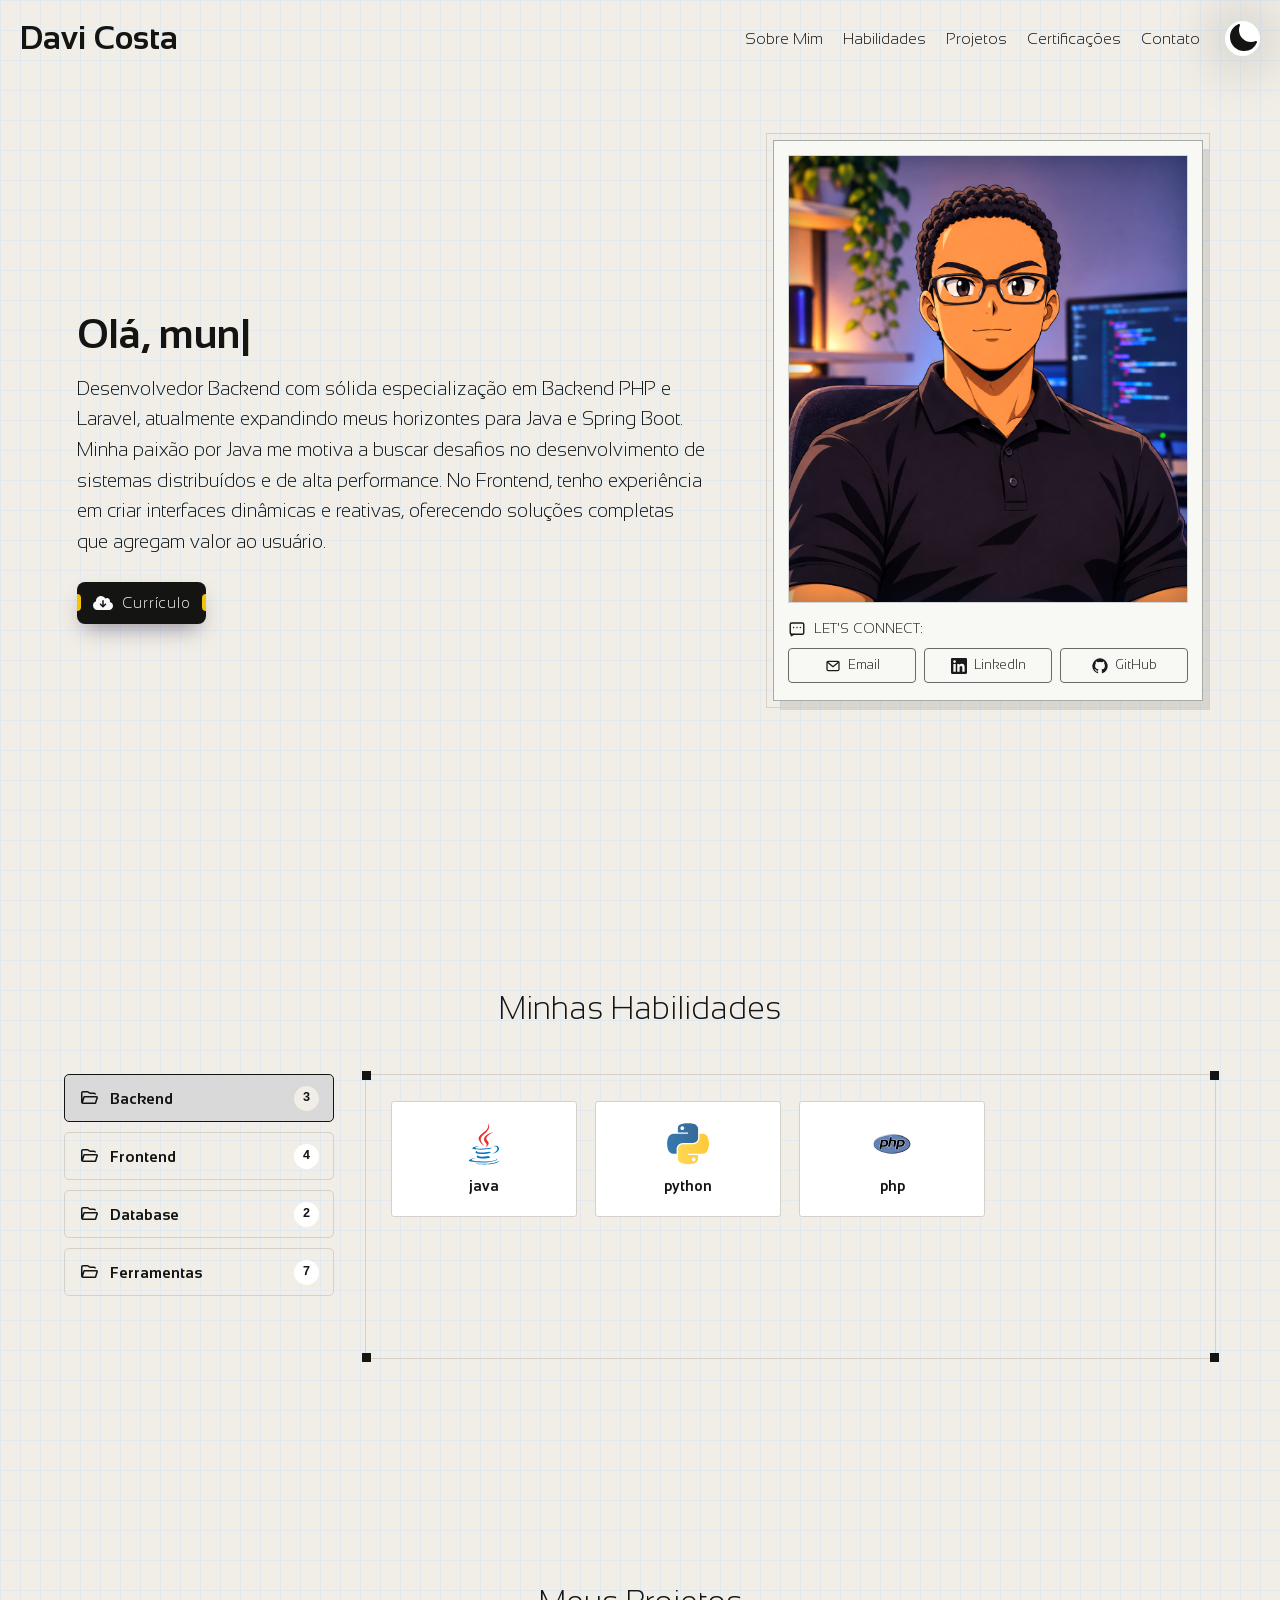
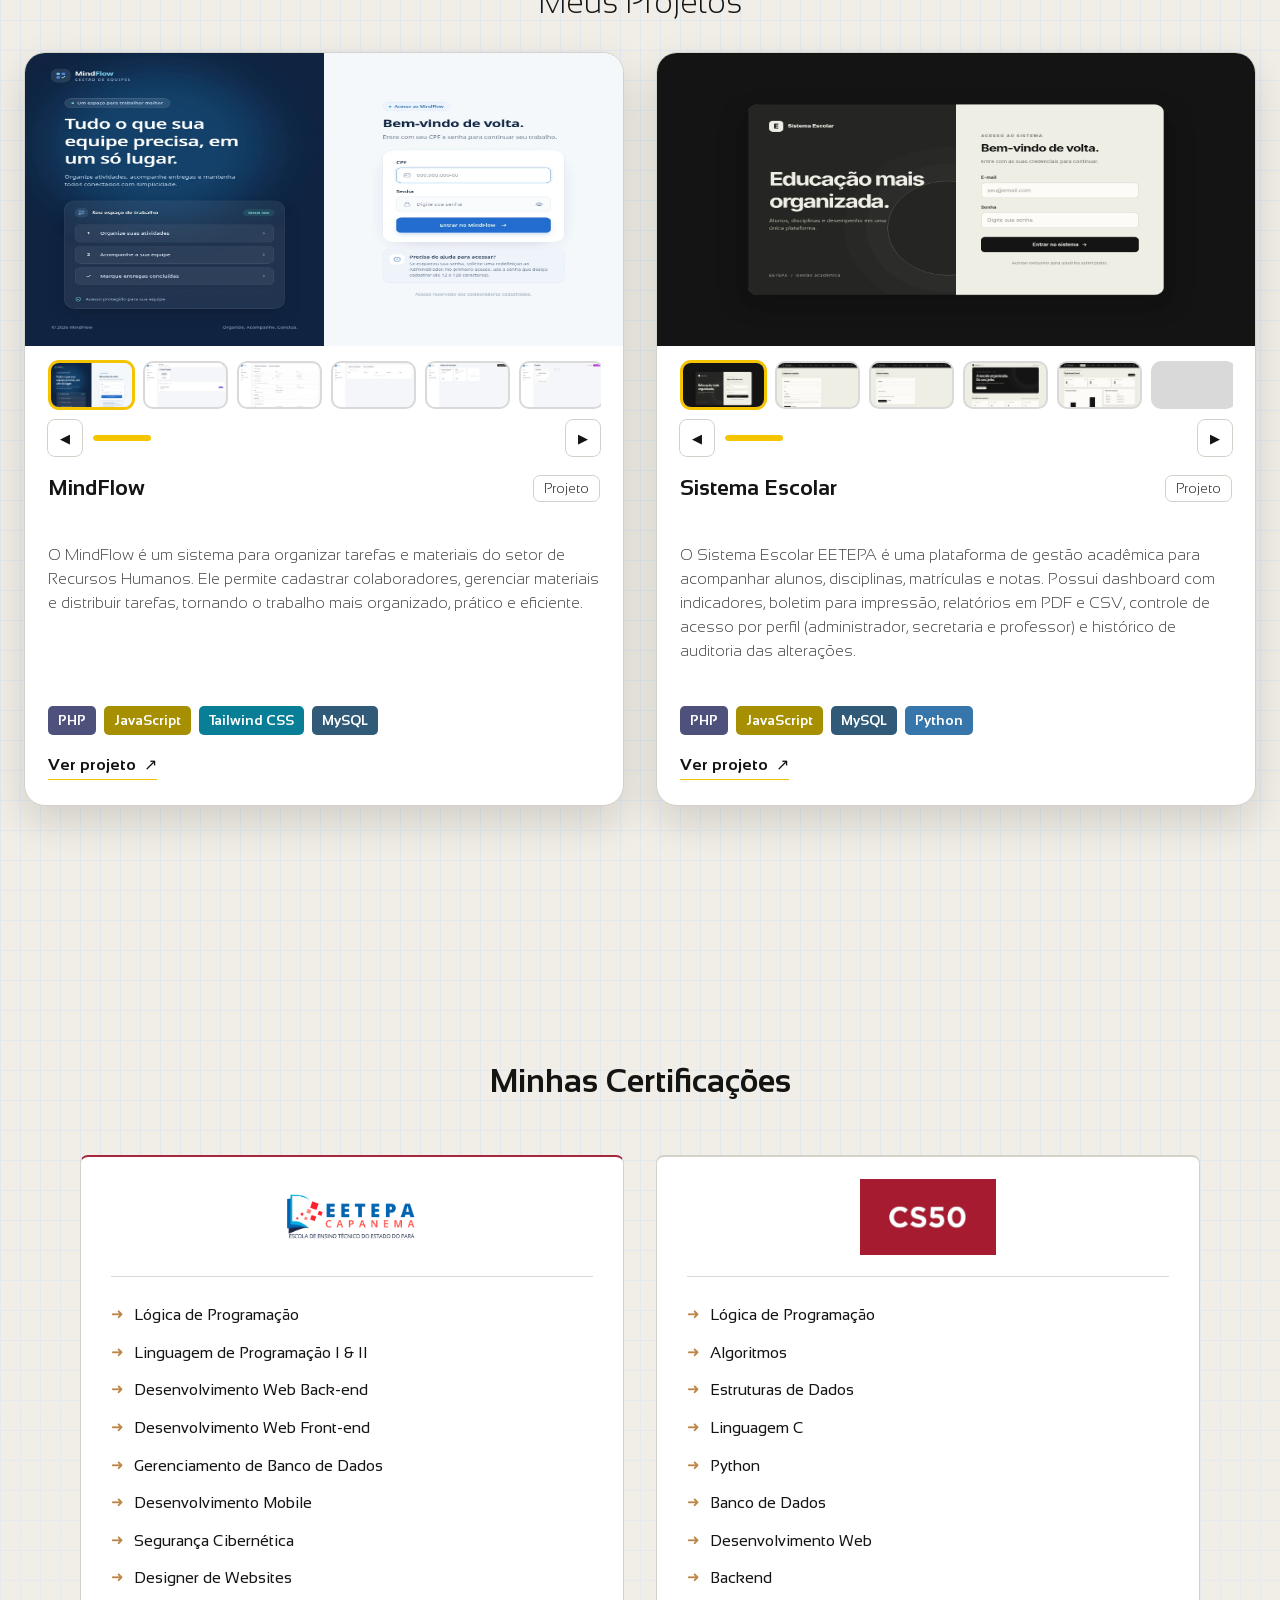
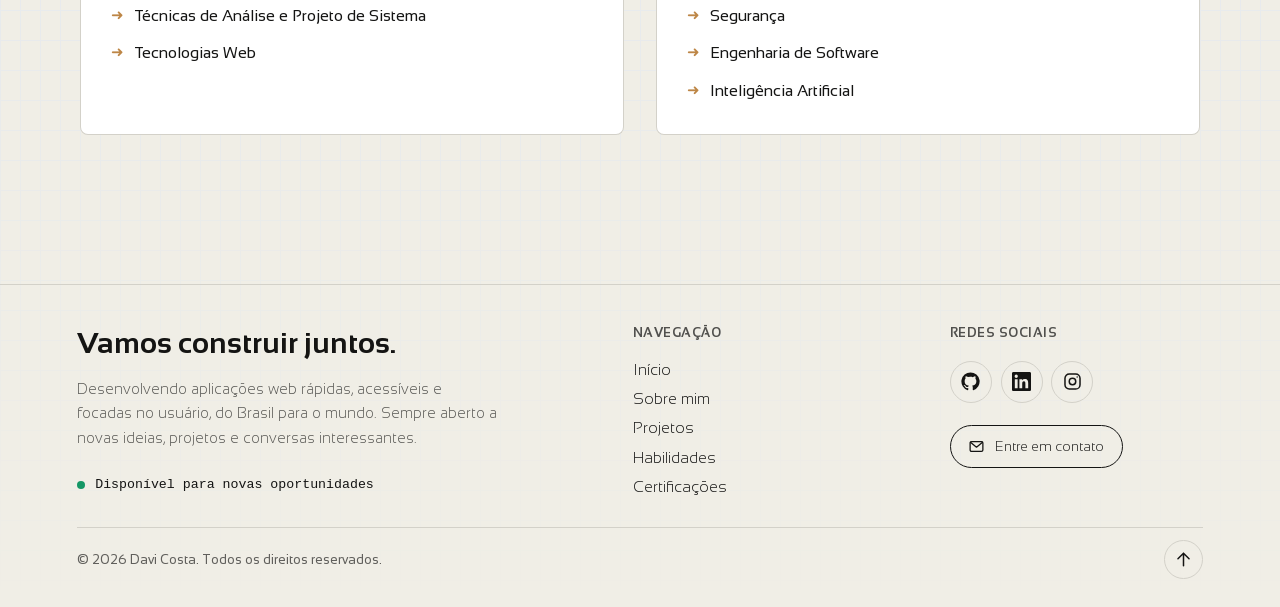
==== commit e32671af: "Atualiza portfolio, projetos, imagens e SEO" ====
--- a/index.html
+++ b/index.html
@@ -3,20 +3,105 @@
 <head>
   <meta charset="UTF-8" />
   <meta name="viewport" content="width=device-width, initial-scale=1.0, viewport-fit=cover" />
-  <title>Davi Costa | Desenvolvedor Backend Júnior · Portfólio</title>
-  <meta name="description" content="Portfólio de Davi Costa, desenvolvedor backend júnior. Projetos em PHP, JavaScript e MySQL com demonstrações interativas, como o MindFlow e o Sistema Escolar EETEPA." />
+  <title>Davi Costa | Desenvolvedor Backend Júnior (PHP e Laravel)</title>
+  <meta name="description" content="Portfólio de Davi Costa, desenvolvedor backend júnior em PHP, Laravel e MySQL. Veja os projetos MindFlow e Sistema Escolar EETEPA com galerias de telas." />
+  <link rel="canonical" href="https://SEU-DOMINIO.com.br/" />
+  <meta name="robots" content="index, follow, max-image-preview:large, max-snippet:-1, max-video-preview:-1" />
   <meta name="author" content="Davi Costa" />
   <meta name="theme-color" content="#141413" />
+
+  <!-- Open Graph (Facebook, LinkedIn, WhatsApp...) -->
   <meta property="og:type" content="website" />
+  <meta property="og:site_name" content="Davi Costa | Portfólio" />
   <meta property="og:locale" content="pt_BR" />
-  <meta property="og:title" content="Davi Costa | Desenvolvedor Backend Júnior" />
-  <meta property="og:description" content="Projetos em PHP, JavaScript e MySQL com demonstrações interativas." />
-  <!-- Para a pré-visualização em redes sociais, adicione og:image com a URL absoluta de uma imagem do site publicado. -->
-  <meta name="twitter:card" content="summary" />
-  <link rel="icon" href="data:image/svg+xml,%3Csvg xmlns='http://www.w3.org/2000/svg' viewBox='0 0 64 64'%3E%3Crect width='64' height='64' rx='14' fill='%23141413'/%3E%3Ctext x='32' y='43' font-family='Arial,sans-serif' font-size='30' font-weight='700' text-anchor='middle' fill='%23f2c200'%3EDC%3C/text%3E%3C/svg%3E" />
+  <meta property="og:url" content="https://SEU-DOMINIO.com.br/" />
+  <meta property="og:title" content="Davi Costa | Desenvolvedor Backend Júnior (PHP e Laravel)" />
+  <meta property="og:description" content="Desenvolvedor backend júnior em PHP, Laravel e MySQL. Conheça os projetos MindFlow e Sistema Escolar EETEPA." />
+  <meta property="og:image" content="https://SEU-DOMINIO.com.br/img/og-image.jpg" />
+  <meta property="og:image:type" content="image/jpeg" />
+  <meta property="og:image:width" content="1200" />
+  <meta property="og:image:height" content="630" />
+  <meta property="og:image:alt" content="Davi Costa, desenvolvedor backend júnior: portfólio com projetos em PHP, Laravel, JavaScript e MySQL, ao lado de um trecho de código PHP." />
+
+  <!-- Twitter / X Cards -->
+  <meta name="twitter:card" content="summary_large_image" />
+  <meta name="twitter:title" content="Davi Costa | Desenvolvedor Backend Júnior (PHP e Laravel)" />
+  <meta name="twitter:description" content="Desenvolvedor backend júnior em PHP, Laravel e MySQL. Conheça os projetos MindFlow e Sistema Escolar EETEPA." />
+  <meta name="twitter:image" content="https://SEU-DOMINIO.com.br/img/og-image.jpg" />
+  <meta name="twitter:image:alt" content="Davi Costa, desenvolvedor backend júnior: portfólio com projetos em PHP, Laravel, JavaScript e MySQL, ao lado de um trecho de código PHP." />
+
+  <!-- Ícones: arquivos reais e rastreáveis (o Google não usa favicon em data:URI) -->
+  <link rel="icon" href="favicon.ico" sizes="48x48" />
+  <link rel="icon" href="assets/favicon.svg" type="image/svg+xml" sizes="any" />
+  <link rel="icon" href="assets/favicon-48.png" type="image/png" sizes="48x48" />
+  <link rel="apple-touch-icon" href="assets/apple-touch-icon.png" />
+
+  <!-- Dados estruturados (Schema.org, JSON-LD) -->
+  <script type="application/ld+json">
+{
+  "@context": "https://schema.org",
+  "@graph": [
+    {
+      "@type": "WebSite",
+      "@id": "https://SEU-DOMINIO.com.br/#website",
+      "url": "https://SEU-DOMINIO.com.br/",
+      "name": "Davi Costa | Portfólio",
+      "inLanguage": "pt-BR",
+      "publisher": {
+        "@id": "https://SEU-DOMINIO.com.br/#pessoa"
+      }
+    },
+    {
+      "@type": "ProfilePage",
+      "@id": "https://SEU-DOMINIO.com.br/#pagina",
+      "url": "https://SEU-DOMINIO.com.br/",
+      "name": "Davi Costa | Desenvolvedor Backend Júnior (PHP e Laravel)",
+      "description": "Portfólio de Davi Costa, desenvolvedor backend júnior em PHP, Laravel e MySQL. Veja os projetos MindFlow e Sistema Escolar EETEPA com galerias de telas.",
+      "inLanguage": "pt-BR",
+      "dateModified": "2026-11-01",
+      "isPartOf": {
+        "@id": "https://SEU-DOMINIO.com.br/#website"
+      },
+      "mainEntity": {
+        "@id": "https://SEU-DOMINIO.com.br/#pessoa"
+      },
+      "primaryImageOfPage": {
+        "@type": "ImageObject",
+        "url": "https://SEU-DOMINIO.com.br/img/og-image.jpg",
+        "width": 1200,
+        "height": 630
+      }
+    },
+    {
+      "@type": "Person",
+      "@id": "https://SEU-DOMINIO.com.br/#pessoa",
+      "name": "Davi Costa",
+      "jobTitle": "Desenvolvedor Backend Júnior",
+      "url": "https://SEU-DOMINIO.com.br/",
+      "description": "Desenvolvedor backend com especialização em PHP e Laravel, expandindo os estudos para Java e Spring Boot.",
+      "sameAs": [
+        "https://www.linkedin.com/in/daavicosta/",
+        "https://github.com/FXLevi"
+      ],
+      "knowsAbout": [
+        "PHP",
+        "Laravel",
+        "Java",
+        "Spring Boot",
+        "JavaScript",
+        "MySQL",
+        "PostgreSQL",
+        "Python",
+        "HTML",
+        "CSS"
+      ]
+    }
+  ]
+}
+  </script>
   <link rel="preconnect" href="https://fonts.googleapis.com" />
   <link rel="preconnect" href="https://fonts.gstatic.com" crossorigin />
-  <link rel="preload" as="image" href="img/code.webp" type="image/webp" fetchpriority="high" />
+  <link rel="preload" as="image" href="img/foto_perfil2.png" type="image/webp" fetchpriority="high" />
   <!-- A fonte carrega sem bloquear a primeira pintura (a página aparece já com a fonte reserva). -->
   <link rel="stylesheet" href="https://fonts.googleapis.com/css2?family=Sansation:wght@300;400;700&display=swap" media="print" onload="this.media='all'" />
   <noscript><link rel="stylesheet" href="https://fonts.googleapis.com/css2?family=Sansation:wght@300;400;700&display=swap" /></noscript>
@@ -36,6 +121,7 @@
         ? temaSalvo
         : (sistemaClaro ? "light" : "dark");
 
+      document.documentElement.classList.add("js-ativo");
       document.documentElement.dataset.theme = temaInicial;
       document.documentElement.style.colorScheme = temaInicial;
     })();
@@ -43,6 +129,7 @@
 </head>
 
 <body>
+
   <!-- ==================== HEADER ==================== -->
   <header class="portfolio-header">
     <a class="logo" href="#sobre" aria-label="Davi Costa, voltar ao início">Davi Costa</a>
@@ -61,21 +148,21 @@
         <label for="switch" class="toggle">
           <input type="checkbox" class="input" id="switch" aria-label="Ativar tema escuro" />
 
-          <div class="icon icon--moon">
+          <span class="icon icon--moon">
             <svg xmlns="http://www.w3.org/2000/svg" viewBox="0 0 24 24" fill="currentColor" width="32" height="32">
               <path fill-rule="evenodd"
                 d="M9.528 1.718a.75.75 0 01.162.819A8.97 8.97 0 009 6a9 9 0 009 9 8.97 8.97 0 003.463-.69.75.75 0 01.981.98 10.503 10.503 0 01-9.694 6.46c-5.799 0-10.5-4.701-10.5-10.5 0-4.368 2.667-8.112 6.46-9.694a.75.75 0 01.818.162z"
                 clip-rule="evenodd"></path>
             </svg>
-          </div>
-
-          <div class="icon icon--sun">
+          </span>
+
+          <span class="icon icon--sun">
             <svg xmlns="http://www.w3.org/2000/svg" viewBox="0 0 24 24" fill="currentColor" width="32" height="32">
               <path
                 d="M12 2.25a.75.75 0 01.75.75v2.25a.75.75 0 01-1.5 0V3a.75.75 0 01.75-.75zM7.5 12a4.5 4.5 0 119 0 4.5 4.5 0 01-9 0zM18.894 6.166a.75.75 0 00-1.06-1.06l-1.591 1.59a.75.75 0 101.06 1.061l1.591-1.59zM21.75 12a.75.75 0 01-.75.75h-2.25a.75.75 0 010-1.5H21a.75.75 0 01.75.75zM17.834 18.894a.75.75 0 001.06-1.06l-1.59-1.591a.75.75 0 10-1.061 1.06l1.59 1.591zM12 18a.75.75 0 01.75.75V21a.75.75 0 01-1.5 0v-2.25A.75.75 0 0112 18zM7.758 17.303a.75.75 0 00-1.061-1.06l-1.591 1.59a.75.75 0 001.06 1.061l1.591-1.59zM6 12a.75.75 0 01-.75.75H3a.75.75 0 010-1.5h2.25A.75.75 0 016 12zM6.697 7.757a.75.75 0 001.06-1.06l-1.59-1.591a.75.75 0 00-1.061 1.06l1.59 1.591z">
               </path>
             </svg>
-          </div>
+          </span>
         </label>
       </div>
       <button class="menu-toggle" type="button" aria-label="Abrir menu" aria-controls="menuNavegacao" aria-expanded="false">
@@ -85,14 +172,14 @@
   </header>
 
   <!-- ==================== MAIN ==================== -->
-  <main>
+  <main id="conteudo" tabindex="-1">
     <!-- ---------- SOBRE ---------- -->
-    <section class="container" id="sobre">
+    <section class="container" id="sobre" aria-labelledby="titulo">
       <div class="sobre">
         <h1 id="titulo" aria-label="Olá, eu sou o Davi Costa Desenvolvedor Backend">
-          <span class="titulo-linha" id="titulo-linha-1"></span>
-          <span class="titulo-linha" id="titulo-linha-2"></span>
-          <span class="titulo-linha" id="titulo-linha-3"></span>
+          <span class="titulo-linha" id="titulo-linha-1">Olá, eu sou o <span class="destaque">Davi</span></span>
+          <span class="titulo-linha" id="titulo-linha-2"><span class="destaque">Costa</span></span>
+          <span class="titulo-linha" id="titulo-linha-3">Desenvolvedor Backend</span>
         </h1>
 
         <p>
@@ -111,19 +198,19 @@
           </button>
       </div>
 
-      <div class="imagem-tech-card" aria-label="Foto e canais de contato">
+      <div class="imagem-tech-card" role="group" aria-label="Canais de contato">
         <div class="imagem-tech-inner">
           <div class="imagem-preview">
-            <img src="img/code.webp" width="860" height="797" alt="Imagem de apresentação do portfólio de Davi Costa" fetchpriority="high" decoding="async" />
+            <img src="img/foto_perfil2.png" width="860" height="797" alt="Trecho de código PHP com controle de sessão de usuário em um editor de código" fetchpriority="high" decoding="async" />
           </div>
 
           <div class="imagem-footer">
             <div class="imagem-connect-label">
               <svg viewBox="0 0 24 24" fill="none" stroke="currentColor" stroke-width="1.9" stroke-linecap="round" stroke-linejoin="round" aria-hidden="true"><rect x="3" y="4" width="18" height="15" rx="2"/><path d="M8 19l-3.5 2v-2M7.5 10h.01M12 10h.01M16.5 10h.01"/></svg>
-              <span>LET'S CONNECT:</span>
+              <span lang="en">LET'S CONNECT:</span>
             </div>
             <div class="imagem-links">
-              <a href="mailto:davict2007@gmail.com" class="imagem-link abrir-contato" aria-label="Enviar e-mail">
+              <a href="mailto:davict2007@gmail.com" class="imagem-link abrir-contato" aria-label="Email: enviar mensagem para Davi Costa">
                 <svg viewBox="0 0 24 24" fill="none" stroke="currentColor" stroke-width="1.9" stroke-linecap="round" stroke-linejoin="round" aria-hidden="true"><rect x="3" y="5" width="18" height="14" rx="2"/><path d="m3.5 6 8.5 7 8.5-7"/></svg>
                 <span>Email</span>
               </a>
@@ -142,79 +229,79 @@
     </section>
 
     <!-- ---------- HABILIDADES ---------- -->
-    <section class="habilidades" id="habilidades">
-      <h2>Minhas Habilidades</h2>
+    <section class="habilidades" id="habilidades" aria-labelledby="titulo-habilidades">
+      <h2 id="titulo-habilidades">Minhas Habilidades</h2>
 
       <div class="conteudo-habilidades">
         <div class="categorias" role="tablist" aria-label="Categorias de habilidades">
-          <button class="categoria ativa" role="tab" data-categoria="backend" aria-selected="true">
+          <button type="button" class="categoria ativa" role="tab" id="tab-backend" data-categoria="backend" aria-controls="cardsHabilidades" aria-selected="true" tabindex="0">
             <svg class="icone-pasta" xmlns="http://www.w3.org/2000/svg" viewBox="0 0 640 640" aria-hidden="true" focusable="false"><path fill="currentColor" d="M129.5 464L179.5 304L558.9 304L508.9 464L129.5 464zM320.2 512L509 512C530 512 548.6 498.4 554.8 478.3L604.8 318.3C614.5 287.4 591.4 256 559 256L179.6 256C158.6 256 140 269.6 133.8 289.7L112.2 358.4L112.2 160C112.2 151.2 119.4 144 128.2 144L266.9 144C270.4 144 273.7 145.1 276.5 147.2L314.9 176C328.7 186.4 345.6 192 362.9 192L480.2 192C489 192 496.2 199.2 496.2 208L544.2 208C544.2 172.7 515.5 144 480.2 144L362.9 144C356 144 349.2 141.8 343.7 137.6L305.3 108.8C294.2 100.5 280.8 96 266.9 96L128.2 96C92.9 96 64.2 124.7 64.2 160L64.2 448C64.2 483.3 92.9 512 128.2 512L320.2 512z"/></svg>
             <span>Backend</span>
             <span class="contador"></span>
           </button>
 
-          <button class="categoria" role="tab" data-categoria="frontend" aria-selected="false">
+          <button type="button" class="categoria" role="tab" id="tab-frontend" data-categoria="frontend" aria-controls="cardsHabilidades" aria-selected="false" tabindex="-1">
             <svg class="icone-pasta" xmlns="http://www.w3.org/2000/svg" viewBox="0 0 640 640" aria-hidden="true" focusable="false"><path fill="currentColor" d="M129.5 464L179.5 304L558.9 304L508.9 464L129.5 464zM320.2 512L509 512C530 512 548.6 498.4 554.8 478.3L604.8 318.3C614.5 287.4 591.4 256 559 256L179.6 256C158.6 256 140 269.6 133.8 289.7L112.2 358.4L112.2 160C112.2 151.2 119.4 144 128.2 144L266.9 144C270.4 144 273.7 145.1 276.5 147.2L314.9 176C328.7 186.4 345.6 192 362.9 192L480.2 192C489 192 496.2 199.2 496.2 208L544.2 208C544.2 172.7 515.5 144 480.2 144L362.9 144C356 144 349.2 141.8 343.7 137.6L305.3 108.8C294.2 100.5 280.8 96 266.9 96L128.2 96C92.9 96 64.2 124.7 64.2 160L64.2 448C64.2 483.3 92.9 512 128.2 512L320.2 512z"/></svg>
             <span>Frontend</span>
             <span class="contador"></span>
           </button>
 
-          <button class="categoria" role="tab" data-categoria="database" aria-selected="false">
+          <button type="button" class="categoria" role="tab" id="tab-database" data-categoria="database" aria-controls="cardsHabilidades" aria-selected="false" tabindex="-1">
             <svg class="icone-pasta" xmlns="http://www.w3.org/2000/svg" viewBox="0 0 640 640" aria-hidden="true" focusable="false"><path fill="currentColor" d="M129.5 464L179.5 304L558.9 304L508.9 464L129.5 464zM320.2 512L509 512C530 512 548.6 498.4 554.8 478.3L604.8 318.3C614.5 287.4 591.4 256 559 256L179.6 256C158.6 256 140 269.6 133.8 289.7L112.2 358.4L112.2 160C112.2 151.2 119.4 144 128.2 144L266.9 144C270.4 144 273.7 145.1 276.5 147.2L314.9 176C328.7 186.4 345.6 192 362.9 192L480.2 192C489 192 496.2 199.2 496.2 208L544.2 208C544.2 172.7 515.5 144 480.2 144L362.9 144C356 144 349.2 141.8 343.7 137.6L305.3 108.8C294.2 100.5 280.8 96 266.9 96L128.2 96C92.9 96 64.2 124.7 64.2 160L64.2 448C64.2 483.3 92.9 512 128.2 512L320.2 512z"/></svg>
             <span>Database</span>
             <span class="contador"></span>
           </button>
 
-          <button class="categoria" role="tab" data-categoria="ferramentas" aria-selected="false">
+          <button type="button" class="categoria" role="tab" id="tab-ferramentas" data-categoria="ferramentas" aria-controls="cardsHabilidades" aria-selected="false" tabindex="-1">
             <svg class="icone-pasta" xmlns="http://www.w3.org/2000/svg" viewBox="0 0 640 640" aria-hidden="true" focusable="false"><path fill="currentColor" d="M129.5 464L179.5 304L558.9 304L508.9 464L129.5 464zM320.2 512L509 512C530 512 548.6 498.4 554.8 478.3L604.8 318.3C614.5 287.4 591.4 256 559 256L179.6 256C158.6 256 140 269.6 133.8 289.7L112.2 358.4L112.2 160C112.2 151.2 119.4 144 128.2 144L266.9 144C270.4 144 273.7 145.1 276.5 147.2L314.9 176C328.7 186.4 345.6 192 362.9 192L480.2 192C489 192 496.2 199.2 496.2 208L544.2 208C544.2 172.7 515.5 144 480.2 144L362.9 144C356 144 349.2 141.8 343.7 137.6L305.3 108.8C294.2 100.5 280.8 96 266.9 96L128.2 96C92.9 96 64.2 124.7 64.2 160L64.2 448C64.2 483.3 92.9 512 128.2 512L320.2 512z"/></svg>
             <span>Ferramentas</span>
             <span class="contador"></span>
           </button>
         </div>
 
-        <div class="cards-habilidades" id="cardsHabilidades" role="tabpanel" aria-live="polite"></div>
+        <div class="cards-habilidades" id="cardsHabilidades" role="tabpanel" aria-labelledby="tab-backend" aria-live="polite"><noscript><p>Backend: Java, Python, PHP. Frontend: HTML, CSS, JavaScript, Tailwind CSS. Banco de dados: MySQL, PostgreSQL. Ferramentas: Git, GitHub, Docker, IntelliJ, VS Code, Figma, XAMPP.</p></noscript></div>
       </div>
     </section>
 
     <!-- ---------- PROJETOS ---------- -->
-    <section class="projetos" id="projetos">
-      <h2>Meus Projetos</h2>
+    <section class="projetos" id="projetos" aria-labelledby="titulo-projetos">
+      <h2 id="titulo-projetos">Meus Projetos</h2>
 
       <div class="conteudo-projetos">
         <!-- CARD 1: MindFlow -->
-        <article class="projeto-galeria" aria-label="Projeto MindFlow">
-          <div class="projeto-capa" aria-live="polite" aria-label="Arraste para trocar a tela">
-            <img src="" alt="Tela de login do MindFlow" loading="lazy" decoding="async" />
+        <article class="projeto-galeria" aria-labelledby="titulo-mindflow">
+          <div class="projeto-capa" role="group" aria-live="polite" aria-label="Tela do projeto. Arraste para o lado para trocar.">
+            <img src="img/MindFlow/01_login.webp" alt="Tela de login do MindFlow" width="1440" height="1011" loading="lazy" decoding="async" />
           </div>
 
           <div class="projeto-galeria-controles">
             <div class="projeto-miniaturas" role="group" aria-label="Telas do MindFlow">
-              <button class="projeto-miniatura ativa" type="button" aria-label="Ver imagem 1" aria-pressed="true">
-                <img src="img/MindFlow/01_login.webp" data-full="img/MindFlow/01_login.webp" alt="Tela de login do MindFlow" width="256" height="126" decoding="async" loading="lazy" />
-              </button>
-              <button class="projeto-miniatura" type="button" aria-label="Ver imagem 2" aria-pressed="false">
-                <img src="img/MindFlow/02_dashboard.webp" data-full="img/MindFlow/02_dashboard.webp" alt="Dashboard do MindFlow" width="256" height="126" decoding="async" loading="lazy" />
-              </button>
-              <button class="projeto-miniatura" type="button" aria-label="Ver imagem 3" aria-pressed="false">
-                <img src="img/MindFlow/03_cadastro_colaboradores.webp" data-full="img/MindFlow/03_cadastro_colaboradores.webp" alt="Cadastro de colaborador" width="256" height="126" decoding="async" loading="lazy" />
-              </button>
-              <button class="projeto-miniatura" type="button" aria-label="Ver imagem 4" aria-pressed="false">
-                <img src="img/MindFlow/04_pesquisa_colaboradores.webp" data-full="img/MindFlow/04_pesquisa_colaboradores.webp" alt="Pesquisa de colaboradores" width="256" height="126" decoding="async" loading="lazy" />
-              </button>
-              <button class="projeto-miniatura" type="button" aria-label="Ver imagem 5" aria-pressed="false">
-                <img src="img/MindFlow/05_materiais.webp" data-full="img/MindFlow/05_materiais.webp" alt="Materiais de estudo em cartões" width="256" height="126" decoding="async" loading="lazy" />
-              </button>
-              <button class="projeto-miniatura" type="button" aria-label="Ver imagem 6" aria-pressed="false">
-                <img src="img/MindFlow/06_tarefas.webp" data-full="img/MindFlow/06_tarefas.webp" alt="Tarefas do MindFlow" width="256" height="126" decoding="async" loading="lazy" />
-              </button>
-              <button class="projeto-miniatura" type="button" aria-label="Ver imagem 8" aria-pressed="false">
-                <img src="img/MindFlow/11_modal_nova_tarefa.webp" data-full="img/MindFlow/11_modal_nova_tarefa.webp" alt="Modal de nova tarefa no MindFlow" width="256" height="126" decoding="async" loading="lazy" />
-              </button>
-              <button class="projeto-miniatura" type="button" aria-label="Ver imagem 7" aria-pressed="false">
-                <img src="img/MindFlow/07_chat.webp" data-full="img/MindFlow/07_chat.webp" alt="Chat entre colaboradores" width="256" height="126" decoding="async" loading="lazy" />
-              </button>
-            </div>
-            <div class="projeto-navegacao" aria-label="Navegação das imagens">
+              <button class="projeto-miniatura ativa" type="button" aria-label="Ver tela 1: Tela de login do MindFlow" aria-pressed="true">
+                <img src="img/MindFlow/thumbs/01_login.webp" data-full="img/MindFlow/01_login.webp" alt="Tela de login do MindFlow" width="256" height="144" decoding="async" loading="lazy" />
+              </button>
+              <button class="projeto-miniatura" type="button" aria-label="Ver tela 2: Dashboard do MindFlow" aria-pressed="false">
+                <img src="img/MindFlow/thumbs/02_dashboard.webp" data-full="img/MindFlow/02_dashboard.webp" alt="Dashboard do MindFlow" width="256" height="144" decoding="async" loading="lazy" />
+              </button>
+              <button class="projeto-miniatura" type="button" aria-label="Ver tela 3: Cadastro de colaborador" aria-pressed="false">
+                <img src="img/MindFlow/thumbs/03_cadastro_colaboradores.webp" data-full="img/MindFlow/03_cadastro_colaboradores.webp" alt="Cadastro de colaborador" width="256" height="144" decoding="async" loading="lazy" />
+              </button>
+              <button class="projeto-miniatura" type="button" aria-label="Ver tela 4: Pesquisa de colaboradores" aria-pressed="false">
+                <img src="img/MindFlow/thumbs/04_pesquisa_colaboradores.webp" data-full="img/MindFlow/04_pesquisa_colaboradores.webp" alt="Pesquisa de colaboradores" width="256" height="144" decoding="async" loading="lazy" />
+              </button>
+              <button class="projeto-miniatura" type="button" aria-label="Ver tela 5: Materiais de estudo em cartões" aria-pressed="false">
+                <img src="img/MindFlow/thumbs/05_materiais.webp" data-full="img/MindFlow/05_materiais.webp" alt="Materiais de estudo em cartões" width="256" height="144" decoding="async" loading="lazy" />
+              </button>
+              <button class="projeto-miniatura" type="button" aria-label="Ver tela 6: Tarefas do MindFlow" aria-pressed="false">
+                <img src="img/MindFlow/thumbs/06_tarefas.webp" data-full="img/MindFlow/06_tarefas.webp" alt="Tarefas do MindFlow" width="256" height="144" decoding="async" loading="lazy" />
+              </button>
+              <button class="projeto-miniatura" type="button" aria-label="Ver tela 7: Modal de nova tarefa no MindFlow" aria-pressed="false">
+                <img src="img/MindFlow/thumbs/11_modal_nova_tarefa.webp" data-full="img/MindFlow/11_modal_nova_tarefa.webp" alt="Modal de nova tarefa no MindFlow" width="256" height="144" decoding="async" loading="lazy" />
+              </button>
+              <button class="projeto-miniatura" type="button" aria-label="Ver tela 8: Chat entre colaboradores" aria-pressed="false">
+                <img src="img/MindFlow/thumbs/07_chat.webp" data-full="img/MindFlow/07_chat.webp" alt="Chat entre colaboradores" width="256" height="144" decoding="async" loading="lazy" />
+              </button>
+            </div>
+            <div class="projeto-navegacao" role="group" aria-label="Navegação das imagens">
               <button class="projeto-anterior" type="button" aria-label="Imagem anterior">◀</button>
               <div class="projeto-trilha" aria-hidden="true"><div class="projeto-progresso"></div></div>
               <button class="projeto-proximo" type="button" aria-label="Próxima imagem">▶</button>
@@ -223,61 +310,61 @@
 
           <div class="projeto-detalhes">
             <div class="projeto-cabecalho">
-              <h3>MindFlow</h3>
+              <h3 id="titulo-mindflow">MindFlow</h3>
               <span class="projeto-etiqueta">Projeto</span>
             </div>
             <div class="projeto-descricao-area">
               <p class="projeto-descricao">O MindFlow é um sistema para organizar tarefas e materiais do setor de Recursos Humanos. Ele permite cadastrar colaboradores, gerenciar materiais e distribuir tarefas, tornando o trabalho mais organizado, prático e eficiente.</p>
               <button class="projeto-ler-mais" type="button" hidden>Ler descrição completa</button>
             </div>
-            <div class="projeto-metadados" aria-label="Tecnologias utilizadas">
+            <div class="projeto-metadados" role="group" aria-label="Tecnologias utilizadas">
               <span class="php">PHP</span>
               <span class="js">JavaScript</span>
               <span class="tailwind">Tailwind CSS</span>
               <span class="mysql">MySQL</span>
             </div>
             <div class="projeto-acoes">
-              <button class="btn-ver-projeto" type="button" data-url="demo/mindflow/index.html" data-nome="MindFlow">
+              <a class="btn-ver-projeto" href="demo/mindflow/index.html" data-url="demo/mindflow/index.html" data-nome="MindFlow" aria-label="Ver projeto MindFlow: galeria de telas">
                 Ver projeto <span aria-hidden="true">↗</span>
-              </button>
+              </a>
             </div>
           </div>
         </article>
 
         <!-- CARD 2: Sistema Escolar EETEPA -->
-        <article class="projeto-galeria" aria-label="Projeto Sistema Escolar EETEPA">
-          <div class="projeto-capa" aria-live="polite" aria-label="Arraste para trocar a tela">
-            <img src="" alt="Tela de login do Sistema Escolar" loading="lazy" decoding="async" />
+        <article class="projeto-galeria" aria-labelledby="titulo-escolar">
+          <div class="projeto-capa" role="group" aria-live="polite" aria-label="Tela do projeto. Arraste para o lado para trocar.">
+            <img src="img/Sistema_Escolar_Davi/01_login.webp" alt="Tela de login do Sistema Escolar" width="1440" height="900" loading="lazy" decoding="async" />
           </div>
 
           <div class="projeto-galeria-controles">
             <div class="projeto-miniaturas" role="group" aria-label="Telas do Sistema Escolar EETEPA">
-              <button class="projeto-miniatura ativa" type="button" aria-label="Ver imagem 1" aria-pressed="true">
-                <img src="img/Sistema_Escolar_Davi/01_login.webp" data-full="img/Sistema_Escolar_Davi/01_login.webp" alt="Tela de login do Sistema Escolar EETEPA" width="256" height="126" decoding="async" loading="lazy" />
-              </button>
-              <button class="projeto-miniatura" type="button" aria-label="Ver imagem 2" aria-pressed="false">
-                <img src="img/Sistema_Escolar_Davi/02_cadastro_usuario.webp" data-full="img/Sistema_Escolar_Davi/02_cadastro_usuario.webp" alt="Cadastro de usuários do Sistema Escolar" width="256" height="126" decoding="async" loading="lazy" />
-              </button>
-              <button class="projeto-miniatura" type="button" aria-label="Ver imagem 3" aria-pressed="false">
-                <img src="img/Sistema_Escolar_Davi/03_alterar_senha.webp" data-full="img/Sistema_Escolar_Davi/03_alterar_senha.webp" alt="Tela de alteração de senha do Sistema Escolar" width="256" height="126" decoding="async" loading="lazy" />
-              </button>
-              <button class="projeto-miniatura" type="button" aria-label="Ver imagem 4" aria-pressed="false">
-                <img src="img/Sistema_Escolar_Davi/04_pagina_inicial.webp" data-full="img/Sistema_Escolar_Davi/04_pagina_inicial.webp" alt="Página inicial do Sistema Escolar" width="256" height="126" decoding="async" loading="lazy" />
-              </button>
-              <button class="projeto-miniatura" type="button" aria-label="Ver imagem 5" aria-pressed="false">
-                <img src="img/Sistema_Escolar_Davi/05_dashboard.webp" data-full="img/Sistema_Escolar_Davi/05_dashboard.webp" alt="Dashboard do Sistema Escolar" width="256" height="126" decoding="async" loading="lazy" />
-              </button>
-              <button class="projeto-miniatura" type="button" aria-label="Ver imagem 6" aria-pressed="false">
-                <img src="img/Sistema_Escolar_Davi/06_alunos_inicio.webp" data-full="img/Sistema_Escolar_Davi/06_alunos_inicio.webp" alt="Módulo de alunos do Sistema Escolar" width="256" height="126" decoding="async" loading="lazy" />
-              </button>
-              <button class="projeto-miniatura" type="button" aria-label="Ver imagem 7" aria-pressed="false">
-                <img src="img/Sistema_Escolar_Davi/07_alunos_listar.webp" data-full="img/Sistema_Escolar_Davi/07_alunos_listar.webp" alt="Listagem de alunos do Sistema Escolar" width="256" height="126" decoding="async" loading="lazy" />
-              </button>
-              <button class="projeto-miniatura" type="button" aria-label="Ver imagem 8" aria-pressed="false">
-                <img src="img/Sistema_Escolar_Davi/08_alunos_cadastrar.webp" data-full="img/Sistema_Escolar_Davi/08_alunos_cadastrar.webp" alt="Cadastro de alunos do Sistema Escolar" width="256" height="126" decoding="async" loading="lazy" />
-              </button>
-            </div>
-            <div class="projeto-navegacao" aria-label="Navegação das imagens">
+              <button class="projeto-miniatura ativa" type="button" aria-label="Ver tela 1: Tela de login do Sistema Escolar EETEPA" aria-pressed="true">
+                <img src="img/Sistema_Escolar_Davi/thumbs/01_login.webp" data-full="img/Sistema_Escolar_Davi/01_login.webp" alt="Tela de login do Sistema Escolar EETEPA" width="256" height="144" decoding="async" loading="lazy" />
+              </button>
+              <button class="projeto-miniatura" type="button" aria-label="Ver tela 2: Cadastro de usuários do Sistema Escolar" aria-pressed="false">
+                <img src="img/Sistema_Escolar_Davi/thumbs/02_cadastro_usuario.webp" data-full="img/Sistema_Escolar_Davi/02_cadastro_usuario.webp" alt="Cadastro de usuários do Sistema Escolar" width="256" height="144" decoding="async" loading="lazy" />
+              </button>
+              <button class="projeto-miniatura" type="button" aria-label="Ver tela 3: Tela de alteração de senha do Sistema Escolar" aria-pressed="false">
+                <img src="img/Sistema_Escolar_Davi/thumbs/03_alterar_senha.webp" data-full="img/Sistema_Escolar_Davi/03_alterar_senha.webp" alt="Tela de alteração de senha do Sistema Escolar" width="256" height="144" decoding="async" loading="lazy" />
+              </button>
+              <button class="projeto-miniatura" type="button" aria-label="Ver tela 4: Página inicial do Sistema Escolar" aria-pressed="false">
+                <img src="img/Sistema_Escolar_Davi/thumbs/04_pagina_inicial.webp" data-full="img/Sistema_Escolar_Davi/04_pagina_inicial.webp" alt="Página inicial do Sistema Escolar" width="256" height="144" decoding="async" loading="lazy" />
+              </button>
+              <button class="projeto-miniatura" type="button" aria-label="Ver tela 5: Dashboard do Sistema Escolar" aria-pressed="false">
+                <img src="img/Sistema_Escolar_Davi/thumbs/05_dashboard.webp" data-full="img/Sistema_Escolar_Davi/05_dashboard.webp" alt="Dashboard do Sistema Escolar" width="256" height="144" decoding="async" loading="lazy" />
+              </button>
+              <button class="projeto-miniatura" type="button" aria-label="Ver tela 6: Módulo de alunos do Sistema Escolar" aria-pressed="false">
+                <img src="img/Sistema_Escolar_Davi/thumbs/06_alunos_inicio.webp" data-full="img/Sistema_Escolar_Davi/06_alunos_inicio.webp" alt="Módulo de alunos do Sistema Escolar" width="256" height="144" decoding="async" loading="lazy" />
+              </button>
+              <button class="projeto-miniatura" type="button" aria-label="Ver tela 7: Listagem de alunos do Sistema Escolar" aria-pressed="false">
+                <img src="img/Sistema_Escolar_Davi/thumbs/07_alunos_listar.webp" data-full="img/Sistema_Escolar_Davi/07_alunos_listar.webp" alt="Listagem de alunos do Sistema Escolar" width="256" height="144" decoding="async" loading="lazy" />
+              </button>
+              <button class="projeto-miniatura" type="button" aria-label="Ver tela 8: Cadastro de alunos do Sistema Escolar" aria-pressed="false">
+                <img src="img/Sistema_Escolar_Davi/thumbs/08_alunos_cadastrar.webp" data-full="img/Sistema_Escolar_Davi/08_alunos_cadastrar.webp" alt="Cadastro de alunos do Sistema Escolar" width="256" height="144" decoding="async" loading="lazy" />
+              </button>
+            </div>
+            <div class="projeto-navegacao" role="group" aria-label="Navegação das imagens">
               <button class="projeto-anterior" type="button" aria-label="Imagem anterior">◀</button>
               <div class="projeto-trilha" aria-hidden="true"><div class="projeto-progresso"></div></div>
               <button class="projeto-proximo" type="button" aria-label="Próxima imagem">▶</button>
@@ -286,22 +373,22 @@
 
           <div class="projeto-detalhes">
             <div class="projeto-cabecalho">
-              <h3>Sistema Escolar</h3>
+              <h3 id="titulo-escolar">Sistema Escolar</h3>
               <span class="projeto-etiqueta">Projeto</span>
             </div>
             <div class="projeto-descricao-area">
               <p class="projeto-descricao">O Sistema Escolar EETEPA é uma plataforma de gestão acadêmica para acompanhar alunos, disciplinas, matrículas e notas. Possui dashboard com indicadores, boletim para impressão, relatórios em PDF e CSV, controle de acesso por perfil (administrador, secretaria e professor) e histórico de auditoria das alterações.</p>
             </div>
-            <div class="projeto-metadados" aria-label="Tecnologias utilizadas">
+            <div class="projeto-metadados" role="group" aria-label="Tecnologias utilizadas">
               <span class="php">PHP</span>
               <span class="js">JavaScript</span>
               <span class="mysql">MySQL</span>
               <span class="python">Python</span>
             </div>
             <div class="projeto-acoes">
-              <button class="btn-ver-projeto" type="button" data-url="demo/escolar/index.html" data-nome="Sistema Escolar EETEPA">
+              <a class="btn-ver-projeto" href="demo/escolar/index.html" data-url="demo/escolar/index.html" data-nome="Sistema Escolar EETEPA" aria-label="Ver projeto Sistema Escolar EETEPA: galeria de telas">
                 Ver projeto <span aria-hidden="true">↗</span>
-              </button>
+              </a>
             </div>
           </div>
         </article>
@@ -317,39 +404,39 @@
       <div class="certificacoes-grid">
         <article class="card-certificacoes">
           <div class="certificacoes-logo">
-            <img src="img/logo-eetepa-2025.webp" alt="EETEPA" loading="lazy" decoding="async" />
+            <img src="img/logo-eetepa-2025.webp" alt="Logotipo da EETEPA" width="720" height="405" loading="lazy" decoding="async" />
           </div>
           <ul>
-            <li>LÓGICA DE PROGRAMAÇÃO</li>
-            <li>LINGUAGEM DE PROGRAMAÇÃO I &amp; II</li>
-            <li>DESENVOLVIMENTO WEB BACK-END</li>
-            <li>DESENVOLVIMENTO WEB FRONT-END</li>
-            <li>GERENCIAMENTO DE BANCO DE DADOS</li>
-            <li>DESENVOLVIMENTO MOBILE</li>
-            <li>SEGURANÇA CIBERNÉTICA</li>
-            <li>DESIGNER DE WEBSITES</li>
-            <li>TÉCNICAS DE ANÁLISE E PROJETO DE SISTEMA</li>
-            <li>TECNOLOGIAS WEB</li>
+            <li>Lógica de Programação</li>
+            <li>Linguagem de Programação I &amp; II</li>
+            <li>Desenvolvimento Web Back-end</li>
+            <li>Desenvolvimento Web Front-end</li>
+            <li>Gerenciamento de Banco de Dados</li>
+            <li>Desenvolvimento Mobile</li>
+            <li>Segurança Cibernética</li>
+            <li>Designer de Websites</li>
+            <li>Técnicas de Análise e Projeto de Sistema</li>
+            <li>Tecnologias Web</li>
           </ul>
         </article>
 
         <article class="card-certificacoes">
           <div class="certificacoes-logo">
-            <img src="img/cs50.jpeg" alt="CS50" loading="lazy" decoding="async" />
-          </div>
-          <ul>
-            <li>Lógica de programação</li>
-            <li>Algoritmos</li>
-            <li>Estruturas de dados</li>
-            <li>Linguagem C</li>
-            <li>Python</li>
-            <li>Banco de dados</li>
-            <li>Desenvolvimento web</li>
-            <li>Backend</li>
-            <li>Segurança</li>
-            <li>Engenharia de software</li>
-            <li>Inteligência artificial</li>
-          </ul>
+            <img src="img/cs50.jpeg" alt="Logotipo do CS50" width="1200" height="675" loading="lazy" decoding="async" />
+          </div>
+            <ul>
+              <li>Lógica de Programação</li>
+              <li>Algoritmos</li>
+              <li>Estruturas de Dados</li>
+              <li>Linguagem C</li>
+              <li>Python</li>
+              <li>Banco de Dados</li>
+              <li>Desenvolvimento Web</li>
+              <li>Backend</li>
+              <li>Segurança</li>
+              <li>Engenharia de Software</li>
+              <li>Inteligência Artificial</li>
+            </ul>
         </article>
       </div>
     </section>
@@ -394,7 +481,7 @@
   </footer>
 
   <div id="modalProjeto" class="modal-projeto" hidden>
-    <div class="modal-conteudo" role="dialog" aria-modal="true" aria-label="Visualização do projeto">
+    <div class="modal-conteudo" role="dialog" aria-modal="true" aria-labelledby="modalTitulo">
       <div class="modal-cabecalho">
         <h2 id="modalTitulo">MindFlow</h2>
 
@@ -411,7 +498,7 @@
 
   <!-- Modal de curriculo: preview interno + download em PDF e DOCX -->
   <dialog id="modalCurriculo" class="curriculo-dialog" aria-labelledby="tituloCurriculo" aria-describedby="descricaoCurriculo">
-    <header class="curriculo-dialog-topo">
+    <header class="curriculo-dialog-topo" role="group">
       <div>
         <p class="dialog-etiqueta">CURRÍCULO PROFISSIONAL / PDF</p>
         <h2 id="tituloCurriculo">Davi Costa</h2>
@@ -428,7 +515,7 @@
       </div>
       <iframe title="Currículo de Davi Costa em PDF" src="assets/curriculo/Curriculo_Davi_Costa.pdf#toolbar=0" loading="lazy"></iframe>
     </section>
-    <footer class="curriculo-dialog-rodape">
+    <footer class="curriculo-dialog-rodape" role="group">
       <span class="dialog-ajuda">Visualize o documento ou escolha um formato para baixar.</span>
       <div class="dialog-acoes">
         <a class="dialog-link-neutro" href="assets/curriculo/Curriculo_Davi_Costa.pdf" target="_blank" rel="noopener noreferrer">Abrir PDF ↗</a>
@@ -440,7 +527,7 @@
 
   <!-- Formulário estático: prepara e-mail, sem fingir envio pelo servidor. -->
   <dialog id="modalContato" class="contato-dialog" aria-labelledby="tituloContato" aria-describedby="descricaoContato">
-    <header class="curriculo-dialog-topo">
+    <header class="curriculo-dialog-topo" role="group">
       <div>
         <p class="dialog-etiqueta">CONTATO</p>
         <h2 id="tituloContato">Vamos conversar?</h2>
--- a/style.css
+++ b/style.css
@@ -308,19 +308,7 @@
 /* Grade tecnica visivel sobre a imagem, sem impedir cliques. */
 
 .imagem-preview::before {
-  content: "";
-  position: absolute;
-  inset: 0;
-  z-index: 2;
-  pointer-events: none;
-  background-image:
-    linear-gradient(rgba(255, 255, 255, 0.21) 1px, transparent 1px),
-    linear-gradient(90deg, rgba(255, 255, 255, 0.21) 1px, transparent 1px),
-    radial-gradient(circle at 60% 45%, rgba(35, 132, 255, 0.17), transparent 65%);
-  background-size:
-    42px 42px,
-    42px 42px,
-    100% 100%;
+  display: none;
 }
 
 .imagem-preview::after {
@@ -530,6 +518,14 @@
   border: 2px solid transparent;
 }
 
+.python {
+  color: #ffffff;
+  padding: 0 5px;
+  background: #3776AB;
+  border: 2px solid transparent;
+  border-radius: 5px;
+}
+
 /* ==================== CERTIFICAÇÕES ==================== */
 
 /* Cards inspirados na referência: logo central, divisor e lista com setas.
